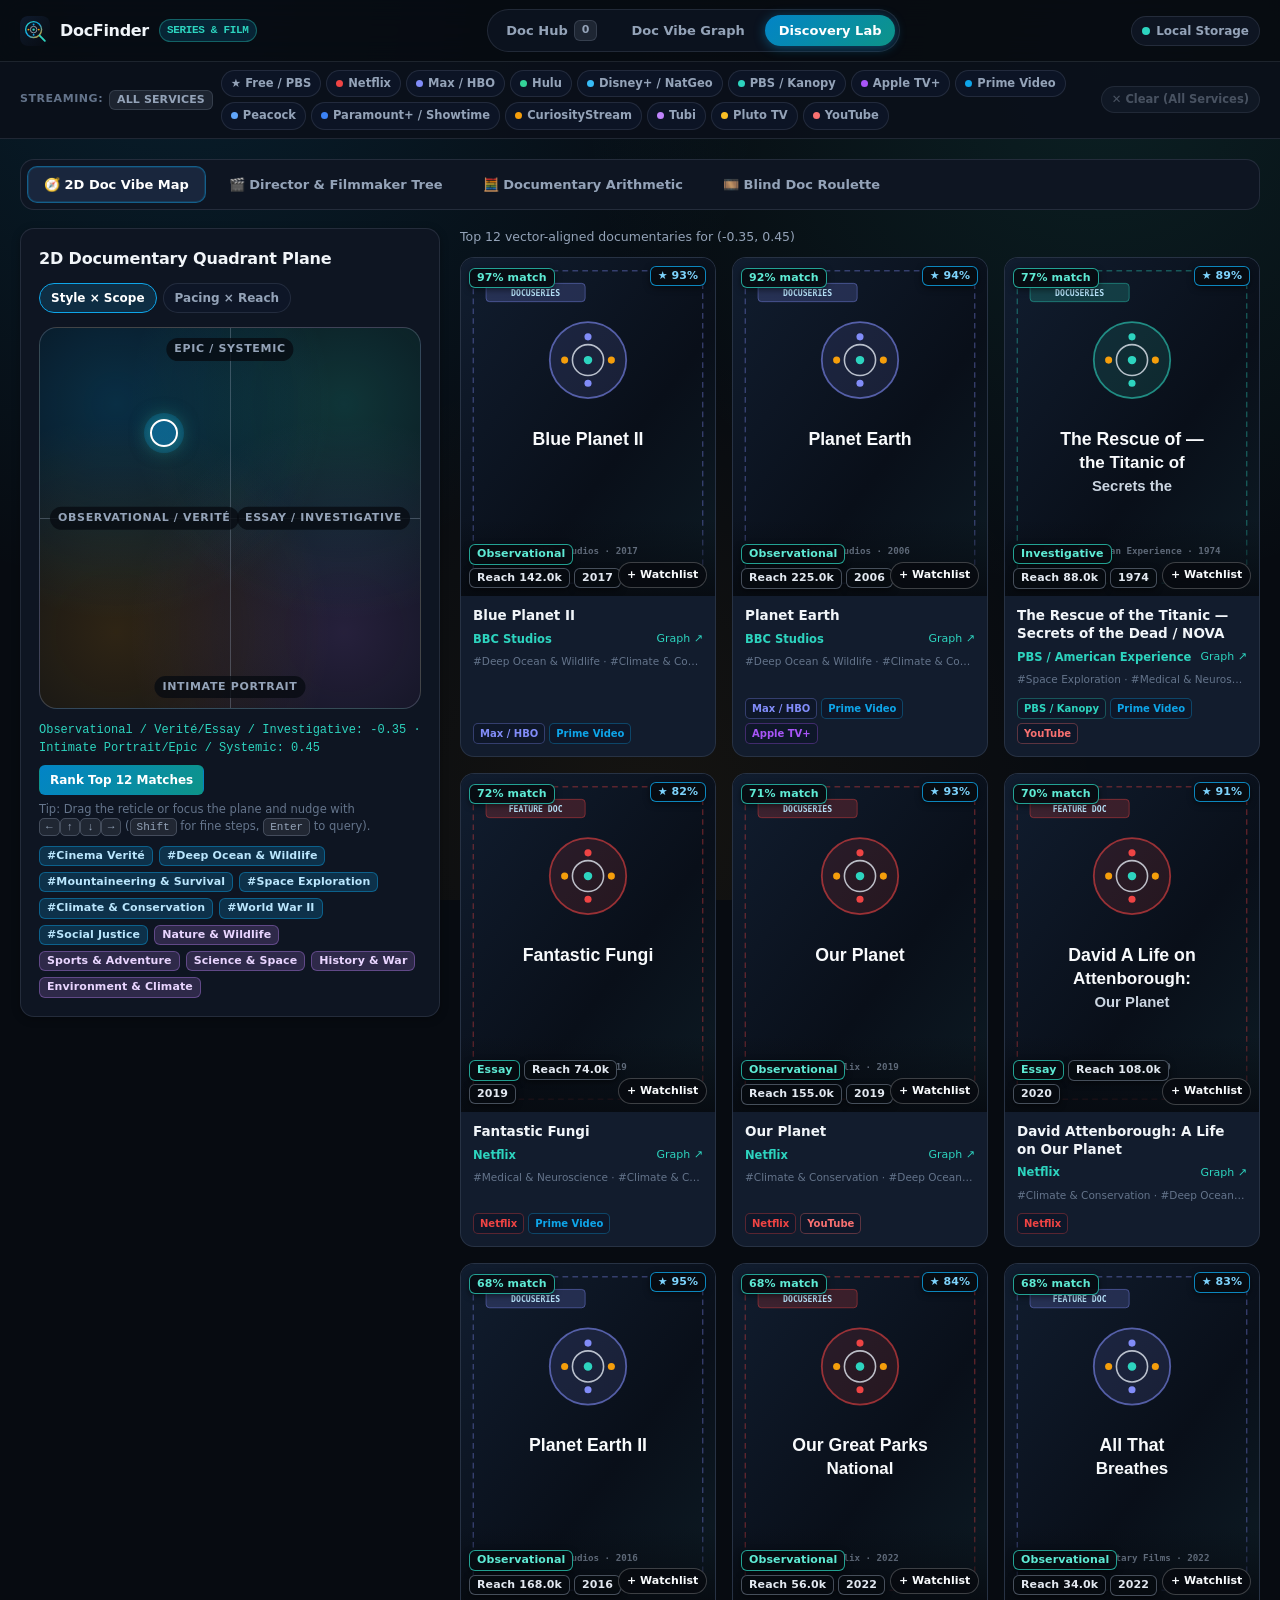
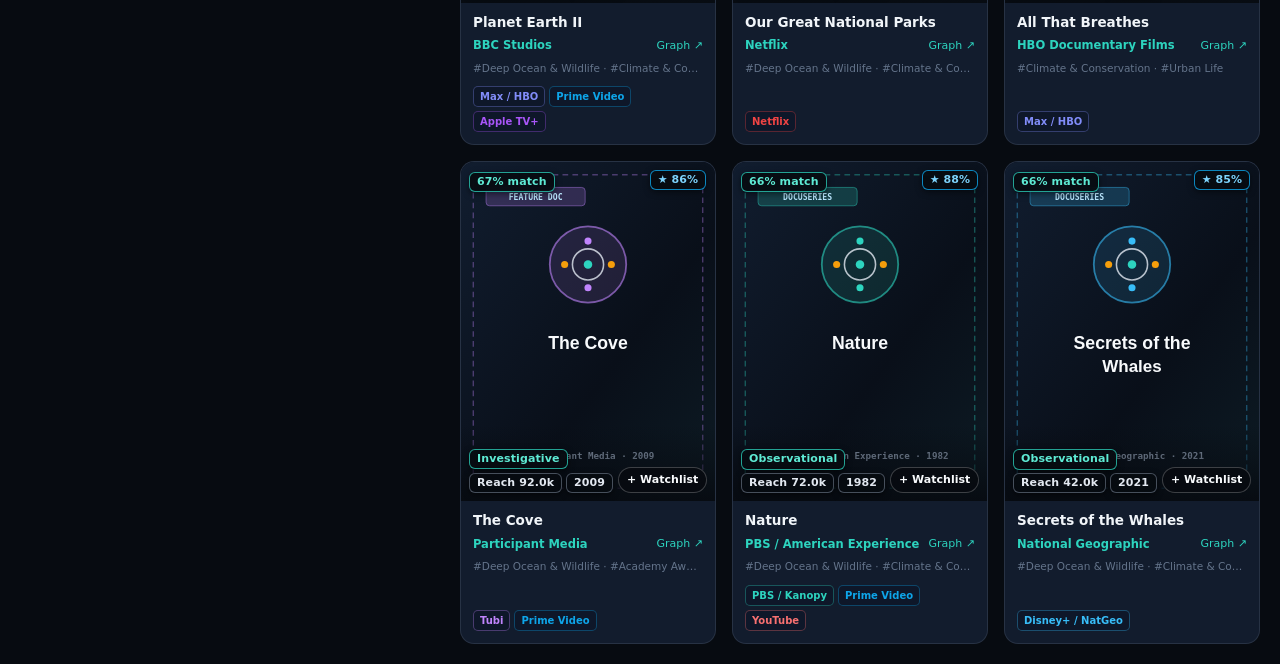
==== eclectic-lab.html @ 2a20747e "Initial commit: DocFinder Web Suite (documentary series & movies)" ====
<!DOCTYPE html>
<html lang="en">
<head>
  <meta charset="UTF-8">
  <meta name="viewport" content="width=device-width, initial-scale=1.0">
  <meta http-equiv="Content-Security-Policy" content="default-src 'self'; script-src 'self' 'unsafe-inline' 'wasm-unsafe-eval' https://cdn.jsdelivr.net; style-src 'self' 'unsafe-inline'; img-src 'self' https: data: blob:; connect-src 'self' https:; frame-src https://www.youtube-nocookie.com https://www.youtube.com; worker-src 'self' blob:; object-src 'none'; base-uri 'self'; form-action 'self';">
  <meta name="referrer" content="no-referrer-when-downgrade">
  <title>DocFinder — Documentary Discovery Lab</title>
  <meta name="description" content="Experimental documentary discovery tools: 2D Doc Vibe Map, Director & Filmmaker Tree, Documentary Attribute Arithmetic, and Blind Documentary Roulette.">
  <meta name="theme-color" content="#070b11">
  <meta name="mobile-web-app-capable" content="yes">
  <meta name="apple-mobile-web-app-status-bar-style" content="black-translucent">
  <meta name="apple-mobile-web-app-title" content="DocFinder">
  <link rel="icon" href="./icon.svg" type="image/svg+xml">
  <link rel="apple-touch-icon" href="./icon.svg">
  <link rel="manifest" href="./manifest.webmanifest">
  <link rel="stylesheet" href="./styles.css">
</head>
<body>
  <div id="af-nav-host"></div>

  <main class="container">
    <div class="tabs-bar" role="tablist" aria-label="Discovery Lab Modules">
      <button type="button" class="tab-btn active" role="tab" aria-selected="true" data-tab="vibe-map">🧭 2D Doc Vibe Map</button>
      <button type="button" class="tab-btn" role="tab" aria-selected="false" data-tab="auteur">🎬 Director &amp; Filmmaker Tree</button>
      <button type="button" class="tab-btn" role="tab" aria-selected="false" data-tab="arithmetic">🧮 Documentary Arithmetic</button>
      <button type="button" class="tab-btn" role="tab" aria-selected="false" data-tab="roulette">🎞️ Blind Doc Roulette</button>
    </div>

    <!-- MODULE 1: 2D DOC VIBE MAP -->
    <section id="lab-vibe-map" class="tab-panel" role="tabpanel">
      <div class="vibe-map-layout">
        <div class="panel">
          <div class="panel-header">
            <h2 class="panel-title">2D Documentary Quadrant Plane</h2>
            <div class="pills-row">
              <button type="button" class="pill active axis-btn" data-axis="style-scope">Style × Scope</button>
              <button type="button" class="pill axis-btn" data-axis="pacing-reach">Pacing × Reach</button>
            </div>
          </div>

          <div id="quadrantPlane" class="quadrant-plane" tabindex="0" role="application" aria-label="2D Documentary Vibe Map Quadrant Plane. Use arrow keys to nudge coordinates, Shift plus arrows for fine adjustments, and Enter to search.">
            <div class="quadrant-axis-x"></div>
            <div class="quadrant-axis-y"></div>
            <span class="quadrant-label top" id="qLblTop">Epic / Systemic</span>
            <span class="quadrant-label bottom" id="qLblBottom">Intimate Portrait</span>
            <span class="quadrant-label left" id="qLblLeft">Observational / Verité</span>
            <span class="quadrant-label right" id="qLblRight">Essay / Investigative</span>
            <div id="quadrantReticle" class="quadrant-reticle" style="left:50%;top:50%;"></div>
          </div>

          <div style="display:flex;justify-content:space-between;align-items:center;margin-top:12px;gap:8px;flex-wrap:wrap;">
            <div id="vibeCoordsReadout" aria-live="polite" style="font-family:var(--font-mono);font-size:12px;color:var(--cyan);">x: 0.00 · y: 0.00</div>
            <button type="button" class="btn btn-primary btn-sm" id="searchQuadrantBtn">Rank Top 12 Matches</button>
          </div>
          <div style="font-size:11.5px;color:var(--text-dim);margin-top:6px;">
            Tip: Drag the reticle or focus the plane and nudge with <span class="kbd">←</span><span class="kbd">↑</span><span class="kbd">↓</span><span class="kbd">→</span> (<span class="kbd">Shift</span> for fine steps, <span class="kbd">Enter</span> to query).
          </div>
          <div id="quadrantSignals" class="pills-row" style="margin-top:10px;"></div>
        </div>

        <div>
          <div id="vibeMapMeta" style="font-size:12.5px;color:var(--text-muted);margin-bottom:10px;">Move the reticle to rank up to 12 documentary series and films by vector alignment.</div>
          <div id="vibeMapGrid" class="anime-grid"></div>
        </div>
      </div>
    </section>

    <!-- MODULE 2: DIRECTOR & FILMMAKER TREE -->
    <section id="lab-auteur" class="tab-panel" role="tabpanel" hidden>
      <div class="panel" style="margin-bottom:16px;">
        <div class="panel-header">
          <div>
            <h2 class="panel-title">Director, Narrator &amp; Filmmaker Tree</h2>
            <div style="font-size:12px;color:var(--text-muted);">Explore landmark documentary directors, naturalists, and producers across 5 craft buckets.</div>
          </div>
        </div>
        <div style="display:flex;gap:8px;margin-bottom:12px;flex-wrap:wrap;position:relative;">
          <div style="position:relative;flex:1;min-width:220px;">
            <input id="staffSearchInput" type="search" class="input input-full" placeholder="Search any documentarian (e.g. Ken Burns, Werner Herzog, David Attenborough)..." autocomplete="off">
            <div id="staffDropdown" class="search-dropdown" role="listbox"></div>
          </div>
          <button type="button" class="btn btn-primary btn-sm" id="searchStaffBtn">Inspect Filmmaker</button>
        </div>
        <div class="pills-row" id="curatedAuteursBar"></div>
      </div>

      <div id="auteurHeader" class="panel" hidden style="margin-bottom:14px;"></div>
      <div id="auteurBucketsBar" class="pills-row sticky-subbar" style="margin-bottom:14px;"></div>
      <div id="auteurGrid" class="anime-grid"></div>
    </section>

    <!-- MODULE 3: DOCUMENTARY ATTRIBUTE ARITHMETIC -->
    <section id="lab-arithmetic" class="tab-panel" role="tabpanel" hidden>
      <div class="panel" style="margin-bottom:16px;">
        <div class="panel-header">
          <div>
            <h2 class="panel-title">Documentary Attribute Arithmetic (Signed Equations)</h2>
            <div style="font-size:12px;color:var(--text-muted);">
              Combine documentaries, subjects, and tags with <strong>+</strong> / <strong>−</strong> polarity. Click any term's sign to flip it.
            </div>
          </div>
          <div class="meta-row">
            <label style="display:inline-flex;align-items:center;gap:5px;font-size:12px;color:var(--text-muted);cursor:pointer;">
              <input type="checkbox" id="arithEntryPointsOnly" checked> Standalone Only
            </label>
            <button type="button" class="btn btn-sm" id="resetDefaultEqBtn">Preset: Free Solo + Apollo 11 − Crime</button>
            <button type="button" class="btn btn-primary btn-sm" id="solveEquationBtn">= Solve Equation</button>
          </div>
        </div>

        <div id="equationBar" class="equation-bar" aria-label="Active documentary equation"></div>

        <div class="grid-3" style="margin-top:14px;">
          <div style="position:relative;">
            <label for="eqAddAnime" style="font-size:11.5px;color:var(--text-muted);display:block;margin-bottom:4px;">+ Add Documentary Term</label>
            <input id="eqAddAnime" type="search" class="input input-full" placeholder="Search documentary (e.g. Planet Earth, Hoop Dreams)..." autocomplete="off">
            <div id="eqAnimeDropdown" class="search-dropdown"></div>
          </div>
          <div>
            <label for="eqAddGenre" style="font-size:11.5px;color:var(--text-muted);display:block;margin-bottom:4px;">+ / − Add Subject Term</label>
            <div style="display:flex;gap:6px;">
              <select id="eqAddGenre" class="select" style="flex:1;"></select>
              <button type="button" class="btn btn-emerald btn-sm" id="eqAddGenrePlus">+</button>
              <button type="button" class="btn btn-danger btn-sm" id="eqAddGenreMinus">−</button>
            </div>
          </div>
          <div>
            <label for="eqAddTag" style="font-size:11.5px;color:var(--text-muted);display:block;margin-bottom:4px;">+ / − Add Documentary Tag</label>
            <div style="display:flex;gap:6px;">
              <input id="eqAddTag" list="eqTagDatalist" class="input input-full" placeholder="e.g. Archival Footage, Space Exploration...">
              <datalist id="eqTagDatalist"></datalist>
              <button type="button" class="btn btn-emerald btn-sm" id="eqAddTagPlus">+</button>
              <button type="button" class="btn btn-danger btn-sm" id="eqAddTagMinus">−</button>
            </div>
          </div>
        </div>
      </div>

      <div id="synthesizedDna" class="sticky-subbar" style="margin-bottom:14px;font-size:12px;color:var(--text-muted);" hidden></div>
      <div id="arithmeticGrid" class="anime-grid"></div>
    </section>

    <!-- MODULE 4: BLIND DOCUMENTARY ROULETTE -->
    <section id="lab-roulette" class="tab-panel" role="tabpanel" hidden>
      <div class="panel" style="margin-bottom:18px;">
        <div class="panel-header" style="margin-bottom:0;">
          <div>
            <h2 class="panel-title">Blind Documentary Roulette</h2>
            <div style="font-size:12px;color:var(--text-muted);">Title tokens are stripped into <code>[REDACTED]</code> and poster art is sealed until reveal — judge each documentary purely on its real-world premise.</div>
          </div>
          <div class="meta-row">
            <select id="roulettePopSelect" class="select" aria-label="Reach ceiling">
              <option value="65000">Festival Hidden Gems (&lt;65k)</option>
              <option value="120000" selected>Under-Seen Docs (&lt;120k)</option>
              <option value="0">All Documentaries</option>
            </select>
            <select id="rouletteGenreSelect" class="select" aria-label="Optional subject filter">
              <option value="">Any Subject</option>
            </select>
            <button type="button" class="btn btn-primary btn-sm" id="rollRouletteBtn">🎲 Draw Mystery Doc</button>
          </div>
        </div>
      </div>

      <div id="rouletteStage"></div>
    </section>
  </main>

  <script src="./catalog-data.js"></script>
  <script src="./imdb-catalog.js"></script>
  <script src="./streaming-links.js"></script>
  <script src="./shared-core.js"></script>
  <script>
    (function () {
      'use strict';
      const AF = window.DocFinderCore;
      AF.mountNav('lab');

      let activeTab = 'vibe-map';
      let taxonomy = null;
      const loadedTabs = new Set();

      function switchTab(tabName) {
        activeTab = tabName;
        document.querySelectorAll('.tabs-bar .tab-btn').forEach(btn => {
          const isAct = btn.dataset.tab === tabName;
          btn.classList.toggle('active', isAct);
          btn.setAttribute('aria-selected', String(isAct));
        });
        document.querySelectorAll('.tab-panel').forEach(sec => { sec.hidden = sec.id !== `lab-${tabName}`; });
        const url = new URL(window.location.href);
        url.searchParams.set('tab', tabName);
        history.replaceState(null, '', url.toString());

        if (!loadedTabs.has(tabName)) {
          loadedTabs.add(tabName);
          if (tabName === 'vibe-map') runQuadrantQuery();
          if (tabName === 'auteur') loadAuteur('Ken Burns');
          if (tabName === 'arithmetic') initArithmetic();
          if (tabName === 'roulette') rollRoulette();
        }
      }

      document.querySelectorAll('.tabs-bar .tab-btn').forEach(btn => btn.addEventListener('click', () => switchTab(btn.dataset.tab)));

      function renderLabCard(media, badgeHtml = '') {
        const wl = AF.getState().watchlist[media.id];
        const title = AF.getDisplayTitle(media);
        const leadStudio = media.studios?.nodes?.[0]?.name || '';
        const subTags = AF.getTopSubgenreTags(media, 2);
        const styleLbl = AF.classifyDub(media);
        const platforms = AF.detectPlatforms(media);
        return `
          <article class="anime-card" tabindex="0" data-id="${media.id}">
            <div class="anime-card-cover-wrap">
              <img class="anime-card-cover" src="${AF.escapeHtml(AF.getCover(media))}" alt="${AF.escapeHtml(title)}" loading="lazy">
              <div class="anime-card-overlay-top">
                <div>${badgeHtml} ${wl ? `<span class="badge badge-emerald">${AF.escapeHtml(wl.status)}</span>` : ''}</div>
                ${media.averageScore ? `<span class="badge badge-accent">★ ${media.averageScore}%</span>` : ''}
              </div>
              <div class="anime-card-overlay-bottom">
                <span class="badge badge-cyan">${AF.escapeHtml(styleLbl)}</span>
                <span class="badge badge-muted">Reach ${AF.formatCompactNumber(media.popularity)}</span>
                ${media.seasonYear ? `<span class="badge badge-muted">${media.seasonYear}</span>` : ''}
              </div>
              <button type="button" class="quick-wl-btn ${wl ? 'saved' : ''}" data-quick-wl="${media.id}" title="${wl ? 'Saved in Watchlist' : 'Quick-add to Watchlist'}">${wl ? '✓ Saved' : '+ Watchlist'}</button>
            </div>
            <div class="anime-card-body">
              <h3 class="anime-card-title">${AF.escapeHtml(title)}</h3>
              <div class="anime-card-meta">
                ${leadStudio
                  ? `<a href="./index.html?tab=archives&amp;studio=${encodeURIComponent(leadStudio)}" onclick="event.stopPropagation();" style="color:var(--cyan);font-weight:600;overflow:hidden;text-overflow:ellipsis;white-space:nowrap;">${AF.escapeHtml(leadStudio)}</a>`
                  : `<span>${AF.escapeHtml((media.genres || []).slice(0, 2).join(', ') || 'Documentary')}</span>`}
                <a href="./vibe-graph.html?seed=${media.id}" onclick="event.stopPropagation();" style="font-size:11px;flex-shrink:0;">Graph ↗</a>
              </div>
              ${subTags.length ? `<div style="font-size:10.5px;color:var(--text-dim);white-space:nowrap;overflow:hidden;text-overflow:ellipsis;">${subTags.map(t => '#' + AF.escapeHtml(t)).join(' · ')}</div>` : ''}
              ${platforms.length ? `
                <div class="anime-card-platforms">
                  ${platforms.slice(0, 3).map(p => `<span class="platform-tag" style="color:${p.color};border-color:${p.color}55;">${AF.escapeHtml(p.name)}</span>`).join('')}
                  ${platforms.length > 3 ? `<span class="platform-tag">+${platforms.length - 3}</span>` : ''}
                </div>
              ` : ''}
            </div>
          </article>
        `;
      }

      function wireCards(container, list) {
        const byId = new Map(list.map(m => [m.id, m]));
        container.querySelectorAll('.anime-card').forEach(card => {
          const open = () => AF.openDetailModal(byId.get(Number(card.dataset.id)) || Number(card.dataset.id));
          card.addEventListener('click', (ev) => { if (!ev.target.closest('a,button')) open(); });
          card.addEventListener('keydown', (ev) => { if (ev.key === 'Enter' || ev.key === ' ') { ev.preventDefault(); open(); } });
        });
        container.querySelectorAll('[data-quick-wl]').forEach(btn => {
          btn.addEventListener('click', (ev) => {
            ev.stopPropagation();
            const id = Number(btn.dataset.quickWl), item = byId.get(id);
            if (AF.getState().watchlist[id]) AF.openDetailModal(item || id);
            else if (item) {
              AF.upsertWatchlistItem(item, { status: 'Watchlist' });
              btn.classList.add('saved'); btn.textContent = '✓ Saved';
              AF.toast(`Added "${AF.getDisplayTitle(item)}" to Watchlist!`, 'success', 2000);
            }
          });
        });
        AF.hydrateCardPosters(container, byId);
      }

      // MODULE 1: 2D DOC VIBE MAP
      const AXIS_DEFS = {
        'style-scope': {
          left: 'Observational / Verité', right: 'Essay / Investigative', bottom: 'Intimate Portrait', top: 'Epic / Systemic',
          mapCoords(x, y) {
            const tags = [], genres = [], avoidTags = [], avoidGenres = [];
            if (x <= -0.2) { tags.push('Cinema Verité', 'Deep Ocean & Wildlife', 'Mountaineering & Survival'); genres.push('Nature & Wildlife', 'Sports & Adventure'); }
            if (x >= 0.2) { tags.push('Investigative Journalism', 'Political Exposé', 'Corporate Whistleblower', 'Archival Footage'); genres.push('Society & Politics', 'Investigative & Crime'); }
            if (y <= -0.2) { tags.push('Biographical Portrait', 'Culinary & Travel', 'Music History'); genres.push('Biography & Portrait', 'Food & Culture', 'Music & Arts'); }
            if (y >= 0.2) { tags.push('Space Exploration', 'Climate & Conservation', 'World War II', 'Social Justice'); genres.push('Science & Space', 'History & War', 'Environment & Climate'); }
            if (!tags.length && !genres.length) { tags.push('Archival Footage', 'Cinema Verité'); genres.push('Society & Politics'); }
            return { tags, genres, avoidTags, avoidGenres, maxPopularity: null, minPopularity: null };
          }
        },
        'pacing-reach': {
          left: 'Meditative / Slow-Burn', right: 'High-Stakes / Kinetic', bottom: 'Acclaimed Classic', top: 'Festival Hidden Gem',
          mapCoords(x, y) {
            const tags = [], genres = [], avoidTags = [], avoidGenres = [];
            if (x <= -0.2) { tags.push('Cinema Verité', 'Art & Architecture', 'Culinary & Travel', 'Deep Ocean & Wildlife'); genres.push('Nature & Wildlife', 'Food & Culture', 'Music & Arts'); }
            if (x >= 0.2) { tags.push('Mountaineering & Survival', 'Extreme Sports', 'Corporate Whistleblower', 'Investigative Journalism'); genres.push('Sports & Adventure', 'Investigative & Crime'); }
            if (!tags.length) { tags.push('Archival Footage', 'Biographical Portrait'); genres.push('History & War'); }
            let maxPopularity = null, minPopularity = null;
            if (y >= 0.35) maxPopularity = y >= 0.7 ? 55000 : 88000;
            else if (y <= -0.35) minPopularity = y <= -0.7 ? 120000 : 85000;
            return { tags, genres, avoidTags, avoidGenres, maxPopularity, minPopularity };
          }
        }
      };

      let axisMode = 'style-scope', reticleX = -0.35, reticleY = 0.45, quadrantDebounce = null;

      function updateReticleUI() {
        const def = AXIS_DEFS[axisMode];
        document.getElementById('qLblLeft').textContent = def.left;
        document.getElementById('qLblRight').textContent = def.right;
        document.getElementById('qLblTop').textContent = def.top;
        document.getElementById('qLblBottom').textContent = def.bottom;
        const ret = document.getElementById('quadrantReticle');
        ret.style.left = (((reticleX + 1) / 2) * 100) + '%';
        ret.style.top = (((1 - reticleY) / 2) * 100) + '%';
        document.getElementById('vibeCoordsReadout').textContent = `${def.left}/${def.right}: ${reticleX.toFixed(2)}  ·  ${def.bottom}/${def.top}: ${reticleY.toFixed(2)}`;
        const mapped = def.mapCoords(reticleX, reticleY);
        document.getElementById('quadrantSignals').innerHTML = [
          ...mapped.tags.map(t => `<span class="badge badge-accent">#${AF.escapeHtml(t)}</span>`),
          ...mapped.genres.map(g => `<span class="badge badge-purple">${AF.escapeHtml(g)}</span>`),
          mapped.maxPopularity ? `<span class="badge badge-amber">Reach &lt; ${AF.formatCompactNumber(mapped.maxPopularity)}</span>` : '',
          mapped.minPopularity ? `<span class="badge badge-cyan">Reach &gt; ${AF.formatCompactNumber(mapped.minPopularity)}</span>` : ''
        ].join('');
      }

      async function runQuadrantQuery() {
        const mapped = AXIS_DEFS[axisMode].mapCoords(reticleX, reticleY);
        const grid = document.getElementById('vibeMapGrid'), meta = document.getElementById('vibeMapMeta');
        let pool = AF.CANONICAL_DOC_LIST.filter(m => AF.matchesStreamingFilter(m));
        if (!pool.length) {
          const sf = AF.getStreamingFilterSummary();
          meta.textContent = `0 documentaries matched (${sf})`;
          grid.innerHTML = `<div class="empty-state" style="grid-column:1/-1;">No documentaries available on <strong>${AF.escapeHtml(sf)}</strong>. Click <strong>Clear (All Services)</strong> above.</div>`;
          return;
        }
        if (mapped.maxPopularity) { const sub = pool.filter(m => (m.popularity || 0) <= mapped.maxPopularity); if (sub.length >= 4) pool = sub; }
        if (mapped.minPopularity) { const sub = pool.filter(m => (m.popularity || 0) >= mapped.minPopularity); if (sub.length >= 4) pool = sub; }

        const targetTags = new Set(mapped.tags.map(t => t.toLowerCase()));
        const targetGenres = new Set(mapped.genres.map(g => g.toLowerCase()));
        const rawScored = pool.map(m => {
          let align = 0, hits = 0;
          for (const t of (m.tags || [])) if (targetTags.has(t.name.toLowerCase())) { align += (t.rank || 60) * 1.3; hits++; }
          for (const g of (m.genres || [])) if (targetGenres.has(g.toLowerCase())) { align += 48; hits++; }
          if (hits >= 2) align *= (1 + Math.min(4, hits) * 0.16);
          align += (m.averageScore || 80) * 0.28;
          return { media: m, align };
        }).sort((a, b) => b.align - a.align).slice(0, 12);

        const topAlign = rawScored[0]?.align || 1, minAlign = rawScored[rawScored.length - 1]?.align || 0;
        const span = Math.max(25, topAlign - minAlign);
        const scored = rawScored.map((s, idx) => ({ ...s, pct: Math.min(98, Math.max(64, Math.round(70 + ((s.align - minAlign) / span) * 27 - idx * 0.4))) }));
        meta.textContent = `Top ${scored.length} vector-aligned documentaries for (${reticleX.toFixed(2)}, ${reticleY.toFixed(2)})`;
        grid.innerHTML = scored.map(s => renderLabCard(s.media, `<span class="badge badge-cyan">${s.pct}% match</span>`)).join('');
        wireCards(grid, scored.map(s => s.media));
      }

      const plane = document.getElementById('quadrantPlane');
      let draggingPlane = false;
      function setReticleFromPointer(ev) {
        const rect = plane.getBoundingClientRect();
        reticleX = Math.max(-1, Math.min(1, ((ev.clientX - rect.left) / rect.width) * 2 - 1));
        reticleY = Math.max(-1, Math.min(1, 1 - ((ev.clientY - rect.top) / rect.height) * 2));
        updateReticleUI();
      }
      plane.addEventListener('pointerdown', (ev) => { draggingPlane = true; plane.setPointerCapture(ev.pointerId); setReticleFromPointer(ev); });
      plane.addEventListener('pointermove', (ev) => { if (draggingPlane) setReticleFromPointer(ev); });
      plane.addEventListener('pointerup', () => { if (!draggingPlane) return; draggingPlane = false; runQuadrantQuery(); });
      plane.addEventListener('keydown', (ev) => {
        const step = ev.shiftKey ? 0.05 : 0.15;
        let changed = false;
        if (ev.key === 'ArrowLeft') { reticleX = Math.max(-1, reticleX - step); changed = true; }
        else if (ev.key === 'ArrowRight') { reticleX = Math.min(1, reticleX + step); changed = true; }
        else if (ev.key === 'ArrowUp') { reticleY = Math.min(1, reticleY + step); changed = true; }
        else if (ev.key === 'ArrowDown') { reticleY = Math.max(-1, reticleY - step); changed = true; }
        else if (ev.key === 'Enter' || ev.key === ' ') { ev.preventDefault(); runQuadrantQuery(); return; }
        if (changed) { ev.preventDefault(); updateReticleUI(); if (quadrantDebounce) clearTimeout(quadrantDebounce); quadrantDebounce = setTimeout(runQuadrantQuery, 350); }
      });
      document.querySelectorAll('.axis-btn').forEach(btn => btn.addEventListener('click', () => {
        axisMode = btn.dataset.axis;
        document.querySelectorAll('.axis-btn').forEach(b => b.classList.toggle('active', b === btn));
        updateReticleUI(); runQuadrantQuery();
      }));
      document.getElementById('searchQuadrantBtn').addEventListener('click', runQuadrantQuery);
      updateReticleUI();

      // MODULE 2: DIRECTOR & FILMMAKER TREE
      const CURATED_AUTEURS = [
        'Ken Burns', 'Werner Herzog', 'Errol Morris', 'Alex Gibney', 'David Attenborough',
        'Asif Kapadia', 'Ava DuVernay', 'Laura Poitras', 'Frederick Wiseman', 'Morgan Neville'
      ];
      const CRAFT_BUCKETS = ['All Credits', 'Director', 'Narrator / Host', 'Producer', 'Writer / Composer', 'Other'];
      let currentAuteurCredits = [], activeBucket = 'All Credits';

      function classifyCraftRole(roleStr) {
        const r = String(roleStr || '').toLowerCase();
        if (/(narrator|host|subject)/.test(r)) return 'Narrator / Host';
        if (/(producer|creator)/.test(r)) return 'Producer';
        if (/(writer|author|composer|consultant)/.test(r)) return 'Writer / Composer';
        if (/(director)/.test(r)) return 'Director';
        return 'Other';
      }

      document.getElementById('curatedAuteursBar').innerHTML = CURATED_AUTEURS.map(name => `<button type="button" class="pill auteur-chip" data-name="${AF.escapeHtml(name)}">${AF.escapeHtml(name)}</button>`).join('');
      document.querySelectorAll('.auteur-chip').forEach(btn => btn.addEventListener('click', () => { document.getElementById('staffSearchInput').value = btn.dataset.name; loadAuteur(btn.dataset.name); }));

      const staffInp = document.getElementById('staffSearchInput'), staffDrop = document.getElementById('staffDropdown');
      let staffTimer = null;
      staffInp.addEventListener('input', () => {
        const q = staffInp.value.trim();
        if (staffTimer) clearTimeout(staffTimer);
        if (q.length < 2) { staffDrop.classList.remove('open'); return; }
        staffTimer = setTimeout(async () => {
          const data = await AF.anilistQuery('query { staff(search: $search) }', { search: q });
          const list = data?.Page?.staff || [];
          if (!list.length) { staffDrop.classList.remove('open'); return; }
          staffDrop.innerHTML = list.map(st => `
            <div class="search-item" data-name="${AF.escapeHtml(st.name.full)}">
              <div><div style="font-weight:700;font-size:13px;">${AF.escapeHtml(st.name.full)}</div><div style="font-size:11px;color:var(--text-muted);">${AF.escapeHtml((st.primaryOccupations || []).join(' · '))}</div></div>
            </div>
          `).join('');
          staffDrop.classList.add('open');
          staffDrop.querySelectorAll('.search-item').forEach(row => row.addEventListener('click', () => {
            staffInp.value = row.dataset.name; staffDrop.classList.remove('open'); loadAuteur(row.dataset.name);
          }));
        }, 220);
      });
      document.addEventListener('click', (ev) => { if (!ev.target.closest('#staffSearchInput') && !ev.target.closest('#staffDropdown')) staffDrop.classList.remove('open'); });
      document.getElementById('searchStaffBtn').addEventListener('click', () => { staffDrop.classList.remove('open'); const q = staffInp.value.trim(); if (q) loadAuteur(q); });
      staffInp.addEventListener('keydown', (ev) => { if (ev.key === 'Enter') { staffDrop.classList.remove('open'); const q = ev.target.value.trim(); if (q) loadAuteur(q); } });

      async function loadAuteur(name) {
        const header = document.getElementById('auteurHeader'), bucketsBar = document.getElementById('auteurBucketsBar'), grid = document.getElementById('auteurGrid');
        header.hidden = true; bucketsBar.innerHTML = '';
        const data = await AF.anilistQuery('query { staff(search: $search) }', { search: name });
        const staff = data?.Page?.staff?.[0];
        if (!staff) { grid.innerHTML = `<div class="empty-state" style="grid-column:1/-1;">Filmmaker "${AF.escapeHtml(name)}" not found. Try picking one of the curated documentarians above.</div>`; return; }

        const creditMap = new Map();
        for (const e of [...(staff.p1?.edges || []), ...(staff.p2?.edges || [])]) {
          const m = e?.node; if (!m) continue;
          const role = e.staffRole || 'Director', bucket = classifyCraftRole(role);
          if (!creditMap.has(m.id)) creditMap.set(m.id, { media: m, roles: [role], buckets: new Set([bucket]), rolesByBucket: { [bucket]: [role] } });
          else {
            const rec = creditMap.get(m.id);
            if (!rec.roles.includes(role)) rec.roles.push(role);
            rec.buckets.add(bucket);
            if (!rec.rolesByBucket[bucket]) rec.rolesByBucket[bucket] = [];
            if (!rec.rolesByBucket[bucket].includes(role)) rec.rolesByBucket[bucket].push(role);
          }
        }
        currentAuteurCredits = Array.from(creditMap.values());
        activeBucket = 'All Credits';
        header.hidden = false;
        header.innerHTML = `
          <div style="display:flex;gap:14px;align-items:center;flex-wrap:wrap;">
            ${staff.image?.large ? `<img src="${AF.escapeHtml(staff.image.large)}" alt="${AF.escapeHtml(staff.name.full)}" style="width:68px;height:68px;object-fit:cover;border-radius:50%;border:2px solid var(--accent);">` : ''}
            <div style="flex:1;min-width:220px;">
              <h3 style="margin:0;font-size:17px;">${AF.escapeHtml(staff.name.full)}</h3>
              <div style="font-size:12px;color:var(--cyan);margin-top:2px;">${AF.escapeHtml((staff.primaryOccupations || []).join(' · '))}</div>
              <p style="margin:6px 0 0;font-size:12.5px;color:var(--text-muted);">${AF.escapeHtml(AF.stripHtml(staff.description))}</p>
            </div>
            <span class="badge badge-accent">${currentAuteurCredits.length} Indexed Documentaries</span>
          </div>
        `;
        renderAuteurCredits();
      }

      function renderAuteurCredits() {
        const bucketsBar = document.getElementById('auteurBucketsBar'), grid = document.getElementById('auteurGrid');
        const streamFiltered = currentAuteurCredits.filter(c => AF.matchesStreamingFilter(c.media));
        const counts = {}; CRAFT_BUCKETS.forEach(b => { counts[b] = 0; });
        counts['All Credits'] = streamFiltered.length;
        streamFiltered.forEach(c => c.buckets.forEach(b => { counts[b] = (counts[b] || 0) + 1; }));

        bucketsBar.innerHTML = CRAFT_BUCKETS.map(b => `<button type="button" class="pill ${activeBucket === b ? 'active' : ''}" data-bucket="${AF.escapeHtml(b)}">${AF.escapeHtml(b)} <span class="badge badge-muted">${counts[b] || 0}</span></button>`).join('');
        bucketsBar.querySelectorAll('.pill').forEach(btn => btn.addEventListener('click', () => { activeBucket = btn.dataset.bucket; renderAuteurCredits(); }));

        const filtered = activeBucket === 'All Credits' ? streamFiltered : streamFiltered.filter(c => c.buckets.has(activeBucket));
        const pickRole = (c) => (activeBucket !== 'All Credits' && c.rolesByBucket?.[activeBucket]?.length) ? c.rolesByBucket[activeBucket][0] : c.roles[0];
        grid.innerHTML = filtered.length
          ? filtered.map(c => renderLabCard(c.media, `<span class="badge badge-purple">${AF.escapeHtml(pickRole(c))}</span>`)).join('')
          : `<div class="empty-state" style="grid-column:1/-1;">No documentaries in the "${AF.escapeHtml(activeBucket)}" bucket.</div>`;
        wireCards(grid, filtered.map(c => c.media));
      }

      // MODULE 3: DOCUMENTARY ATTRIBUTE ARITHMETIC
      let eqTerms = [], arithmeticInitialized = false;

      async function ensureTaxonomyLoaded() {
        if (taxonomy) return taxonomy;
        taxonomy = await AF.getTaxonomy();
        document.getElementById('eqAddGenre').innerHTML = taxonomy.genres.map(g => `<option value="${AF.escapeHtml(g)}">${AF.escapeHtml(g)}</option>`).join('');
        document.getElementById('rouletteGenreSelect').innerHTML = `<option value="">Any Subject</option>` + taxonomy.genres.map(g => `<option value="${AF.escapeHtml(g)}">${AF.escapeHtml(g)}</option>`).join('');
        document.getElementById('eqTagDatalist').innerHTML = taxonomy.tags.map(t => `<option value="${AF.escapeHtml(t.name)}"></option>`).join('');
        return taxonomy;
      }

      function renderEquationBar() {
        const bar = document.getElementById('equationBar');
        if (!eqTerms.length) { bar.innerHTML = `<span style="color:var(--text-dim);font-size:13px;">Add documentaries, subjects, or tags below to build a signed equation...</span>`; return; }
        bar.innerHTML = eqTerms.map((t, idx) => `
          <div class="eq-term ${t.sign > 0 ? 'plus' : 'minus'}">
            <button type="button" class="eq-sign-btn" data-idx="${idx}" title="Click to flip + / − polarity">${t.sign > 0 ? '+' : '−'}</button>
            <span>${AF.escapeHtml(t.label)}</span>
            <span style="font-size:10px;opacity:0.75;text-transform:uppercase;">${t.type === 'anime' ? 'doc' : t.type}</span>
            <button type="button" class="eq-remove-btn" data-idx="${idx}" aria-label="Remove ${AF.escapeHtml(t.label)}">✕</button>
          </div>
        `).join('');
        bar.querySelectorAll('.eq-sign-btn').forEach(btn => btn.addEventListener('click', () => { eqTerms[Number(btn.dataset.idx)].sign *= -1; renderEquationBar(); solveEquation(); }));
        bar.querySelectorAll('.eq-remove-btn').forEach(btn => btn.addEventListener('click', () => { eqTerms.splice(Number(btn.dataset.idx), 1); renderEquationBar(); solveEquation(); }));
      }

      function synthesizeDna() {
        const posTags = new Map(), negTags = new Set(), posGenres = new Map(), negGenres = new Set(), seedIds = new Set();
        for (const term of eqTerms) {
          if (term.type === 'anime' && term.anime) {
            seedIds.add(term.anime.id);
            for (const g of (term.anime.genres || [])) { if (term.sign > 0) posGenres.set(g, (posGenres.get(g) || 0) + 1); else negGenres.add(g); }
            for (const t of (term.anime.tags || []).slice(0, 8)) { if (term.sign > 0) posTags.set(t.name, (posTags.get(t.name) || 0) + (t.rank || 70)); else negTags.add(t.name); }
          } else if (term.type === 'genre') {
            if (term.sign > 0) posGenres.set(term.label, (posGenres.get(term.label) || 0) + 2); else negGenres.add(term.label);
          } else if (term.type === 'tag') {
            if (term.sign > 0) posTags.set(term.label, (posTags.get(term.label) || 0) + 120); else negTags.add(term.label);
          }
        }
        negGenres.forEach(g => posGenres.delete(g)); negTags.forEach(t => posTags.delete(t));
        return {
          posTags: Array.from(posTags.entries()).sort((a, b) => b[1] - a[1]).slice(0, 6).map(([k]) => k),
          posGenres: Array.from(posGenres.entries()).sort((a, b) => b[1] - a[1]).slice(0, 4).map(([k]) => k),
          negTags: Array.from(negTags).slice(0, 6), negGenres: Array.from(negGenres).slice(0, 6), seedIds
        };
      }

      async function solveEquation() {
        const dnaBox = document.getElementById('synthesizedDna'), grid = document.getElementById('arithmeticGrid');
        if (!eqTerms.length) { dnaBox.innerHTML = ''; dnaBox.hidden = true; grid.innerHTML = `<div class="empty-state" style="grid-column:1/-1;">Add at least one positive documentary or tag term to solve.</div>`; return; }
        const dna = synthesizeDna();
        dnaBox.hidden = false;
        dnaBox.innerHTML = `
          <div class="meta-row">
            <strong style="color:var(--text);">Synthesized Documentary DNA:</strong>
            ${dna.posGenres.map(g => `<span class="badge badge-emerald">+ ${AF.escapeHtml(g)}</span>`).join('')}
            ${dna.posTags.map(t => `<span class="badge badge-cyan">+ #${AF.escapeHtml(t)}</span>`).join('')}
            ${dna.negGenres.map(g => `<span class="badge badge-rose">− ${AF.escapeHtml(g)}</span>`).join('')}
            ${dna.negTags.map(t => `<span class="badge badge-rose">− #${AF.escapeHtml(t)}</span>`).join('')}
          </div>
        `;
        const posT = new Set(dna.posTags.map(x => x.toLowerCase())), posG = new Set(dna.posGenres.map(x => x.toLowerCase()));
        const negT = new Set(dna.negTags.map(x => x.toLowerCase())), negG = new Set(dna.negGenres.map(x => x.toLowerCase()));
        const entryOnly = document.getElementById('arithEntryPointsOnly')?.checked;
        const pool = AF.CANONICAL_DOC_LIST.filter(m => {
          if (!AF.matchesStreamingFilter(m) || dna.seedIds.has(m.id)) return false;
          if (entryOnly && AF.isSequelOrRecap(m)) return false;
          if ((m.genres || []).some(g => negG.has(g.toLowerCase()))) return false;
          if ((m.tags || []).some(t => negT.has(t.name.toLowerCase()))) return false;
          return true;
        });
        const ranked = pool.map(m => {
          let score = 0, hitCount = 0;
          for (const t of (m.tags || [])) { const tl = t.name.toLowerCase(); if (posT.has(tl)) { score += (t.rank || 70) * 1.25; hitCount++; } if (negT.has(tl)) score -= (t.rank || 70) * 1.8; }
          for (const g of (m.genres || [])) { const gl = g.toLowerCase(); if (posG.has(gl)) { score += 45; hitCount++; } if (negG.has(gl)) score -= 90; }
          if (hitCount >= 3) score *= 1.18;
          score += (m.averageScore || 80) * 0.4;
          return { media: m, score };
        }).sort((a, b) => b.score - a.score).slice(0, 18);

        grid.innerHTML = ranked.length
          ? ranked.map((r, i) => renderLabCard(r.media, `<span class="badge badge-emerald">#${i + 1} Fit</span>`)).join('')
          : `<div class="empty-state" style="grid-column:1/-1;">No documentaries satisfied all exclusion constraints.</div>`;
        wireCards(grid, ranked.map(r => r.media));
      }

      async function loadDefaultPresetEquation() {
        const [solo, apollo] = await Promise.all([AF.fetchAnimeById(101), AF.fetchAnimeById(102)]);
        eqTerms = [];
        if (solo) eqTerms.push({ type: 'anime', label: AF.getDisplayTitle(solo), sign: 1, anime: solo });
        if (apollo) eqTerms.push({ type: 'anime', label: AF.getDisplayTitle(apollo), sign: 1, anime: apollo });
        eqTerms.push({ type: 'genre', label: 'Investigative & Crime', sign: -1 });
        renderEquationBar();
        solveEquation();
      }

      async function initArithmetic(seedIdOverride = null) {
        await ensureTaxonomyLoaded();
        if (arithmeticInitialized && !seedIdOverride) return;
        arithmeticInitialized = true;
        const seedId = seedIdOverride || Number(new URLSearchParams(window.location.search).get('seed'));
        if (seedId) {
          const seeded = await AF.fetchAnimeById(seedId);
          if (seeded) { eqTerms = [{ type: 'anime', label: AF.getDisplayTitle(seeded), sign: 1, anime: seeded }]; renderEquationBar(); solveEquation(); return; }
        }
        await loadDefaultPresetEquation();
      }

      const eqAnimeInp = document.getElementById('eqAddAnime'), eqAnimeDrop = document.getElementById('eqAnimeDropdown');
      let eqSearchTimer = null;
      eqAnimeInp.addEventListener('input', () => {
        const q = eqAnimeInp.value.trim();
        if (eqSearchTimer) clearTimeout(eqSearchTimer);
        if (q.length < 2) { eqAnimeDrop.classList.remove('open'); return; }
        eqSearchTimer = setTimeout(async () => {
          const hits = await AF.searchAnimeQuick(q, 6);
          if (!hits.length) { eqAnimeDrop.classList.remove('open'); return; }
          eqAnimeDrop.innerHTML = hits.map(m => `
            <div class="search-item" data-id="${m.id}">
              <img src="${AF.escapeHtml(AF.getCover(m))}" alt="">
              <div><div style="font-weight:700;font-size:13px;">${AF.escapeHtml(AF.getDisplayTitle(m))}</div><div style="font-size:11px;color:var(--text-muted);">${m.seasonYear || ''} · ${(m.genres || []).slice(0, 2).join(', ')}</div></div>
            </div>
          `).join('');
          eqAnimeDrop.classList.add('open');
          eqAnimeDrop.querySelectorAll('.search-item').forEach((row, idx) => row.addEventListener('click', () => {
            eqTerms.push({ type: 'anime', label: AF.getDisplayTitle(hits[idx]), sign: 1, anime: hits[idx] });
            eqAnimeInp.value = ''; eqAnimeDrop.classList.remove('open'); renderEquationBar(); solveEquation();
          }));
        }, 250);
      });

      document.getElementById('eqAddGenrePlus').addEventListener('click', () => { const g = document.getElementById('eqAddGenre').value; if (g) { eqTerms.push({ type: 'genre', label: g, sign: 1 }); renderEquationBar(); solveEquation(); } });
      document.getElementById('eqAddGenreMinus').addEventListener('click', () => { const g = document.getElementById('eqAddGenre').value; if (g) { eqTerms.push({ type: 'genre', label: g, sign: -1 }); renderEquationBar(); solveEquation(); } });
      function canonicalizeTag(input) {
        if (!taxonomy?.tags?.length) return input.trim();
        const low = input.trim().toLowerCase();
        return taxonomy.tags.find(t => t.name.toLowerCase() === low)?.name || taxonomy.tags.find(t => t.name.toLowerCase().includes(low))?.name || null;
      }
      document.getElementById('eqAddTagPlus').addEventListener('click', () => { const raw = document.getElementById('eqAddTag').value.trim(), t = canonicalizeTag(raw); if (!t) return AF.toast(`"${raw}" is not a canonical tag.`, 'warn'); eqTerms.push({ type: 'tag', label: t, sign: 1 }); document.getElementById('eqAddTag').value = ''; renderEquationBar(); solveEquation(); });
      document.getElementById('eqAddTagMinus').addEventListener('click', () => { const raw = document.getElementById('eqAddTag').value.trim(), t = canonicalizeTag(raw); if (!t) return AF.toast(`"${raw}" is not a canonical tag.`, 'warn'); eqTerms.push({ type: 'tag', label: t, sign: -1 }); document.getElementById('eqAddTag').value = ''; renderEquationBar(); solveEquation(); });
      document.getElementById('resetDefaultEqBtn').addEventListener('click', loadDefaultPresetEquation);
      document.getElementById('solveEquationBtn').addEventListener('click', solveEquation);
      document.getElementById('arithEntryPointsOnly').addEventListener('change', solveEquation);
      document.addEventListener('click', (ev) => { if (!ev.target.closest('#eqAddAnime') && !ev.target.closest('#eqAnimeDropdown')) eqAnimeDrop.classList.remove('open'); });

      // MODULE 4: BLIND DOCUMENTARY ROULETTE
      let roulettePool = [], currentRoulette = null, rouletteRevealed = false, rouletteHints = { era: false, studio: false, source: false, staff: false };

      function redactSynopsis(media) {
        let text = AF.stripHtml(media.description || '');
        if (!text) return 'No synopsis available.';
        const title = AF.getDisplayTitle(media), tokens = new Set([title]);
        const ignore = new Set(['the','and','for','with','from','into','that','this','season','part','story','world','life','planet','earth','documentary','film','series']);
        title.split(/[^a-zA-Z0-9]+/).forEach(w => { if (w.length >= 4 && !ignore.has(w.toLowerCase())) tokens.add(w); });
        let safe = AF.escapeHtml(text);
        for (const tok of Array.from(tokens).sort((a, b) => b.length - a.length)) {
          const esc = AF.escapeHtml(tok).replace(/[.*+?^${}()|[\]\\]/g, '\\$&');
          safe = safe.replace(new RegExp(`(?<![a-zA-Z0-9])${esc}(?![a-zA-Z0-9])`, 'gi'), '<span class="redacted-token">[REDACTED]</span>');
        }
        return safe;
      }

      async function rollRoulette(refetch = false) {
        await ensureTaxonomyLoaded();
        const stage = document.getElementById('rouletteStage');
        const popMax = Number(document.getElementById('roulettePopSelect').value) || 0;
        const genre = document.getElementById('rouletteGenreSelect').value;
        if (refetch || !roulettePool.length) {
          let pool = AF.CANONICAL_DOC_LIST.filter(m => AF.matchesStreamingFilter(m));
          if (!pool.length) { stage.innerHTML = `<div class="empty-state">No documentaries available on <strong>${AF.escapeHtml(AF.getStreamingFilterSummary())}</strong>.</div>`; return; }
          if (popMax) { const sub = pool.filter(m => (m.popularity || 0) <= popMax); if (sub.length >= 4) pool = sub; }
          if (genre) { const sub = pool.filter(m => (m.genres || []).includes(genre)); if (sub.length >= 2) pool = sub; }
          roulettePool = pool;
        }
        if (!roulettePool.length) { stage.innerHTML = `<div class="empty-state">No documentaries matched those filters.</div>`; return; }
        currentRoulette = roulettePool.splice(Math.floor(Math.random() * roulettePool.length), 1)[0];
        rouletteRevealed = false;
        rouletteHints = { era: false, studio: false, source: false, staff: false };
        renderRouletteCard();
      }

      function renderRouletteCard() {
        const stage = document.getElementById('rouletteStage'), m = currentRoulette;
        if (!m) return;
        const wl = AF.getState().watchlist[m.id];

        if (!rouletteRevealed) {
          const studioName = (m.studios?.nodes || []).map(s => s.name).join(', ') || 'Independent';
          const sourceLbl = AF.formatSourceLabel(m.source);
          const staffList = AF.getKeyStaff(m).map(s => `${s.role}: ${s.name}`).join(' · ') || 'No lead director listed';
          const fmtLbl = m.format === 'FEATURE_DOC' ? 'Feature Film' : m.format === 'MINI_SERIES' ? 'Limited Series' : 'Docuseries';
          const eraFmt = `${m.seasonYear || 'Unknown Year'} · ${fmtLbl}${m.episodes ? ' · ' + (m.episodes === 1 ? 'Film' : m.episodes + ' eps') : ''}`;

          stage.innerHTML = `
            <div class="roulette-card">
              <div class="meta-row" style="justify-content:space-between;margin-bottom:14px;">
                <span class="badge badge-cyan">BLIND DOCUMENTARY · TITLE &amp; ARTWORK SEALED</span>
                <div class="meta-row">
                  <span class="badge badge-accent">${AF.escapeHtml(AF.classifyDub(m))}</span>
                  ${(m.genres || []).slice(0, 3).map(g => `<span class="badge badge-purple">${AF.escapeHtml(g)}</span>`).join('')}
                </div>
              </div>
              <p style="font-size:15px;line-height:1.7;color:#e2e8f0;margin:0 0 16px;white-space:pre-line;">${redactSynopsis(m)}</p>
              <div style="margin-bottom:18px;padding:12px;border-radius:10px;background:rgba(7,11,17,0.6);border:1px solid var(--border);">
                <div style="font-size:11px;font-weight:700;color:var(--text-dim);text-transform:uppercase;margin-bottom:8px;">Reveal Partial Hints (Click to Peek)</div>
                <div class="pills-row">
                  <button type="button" class="pill ${rouletteHints.era ? 'active' : ''}" data-hint="era">${rouletteHints.era ? '📅 ' + AF.escapeHtml(eraFmt) : '📅 Reveal Era &amp; Format'}</button>
                  <button type="button" class="pill ${rouletteHints.studio ? 'active' : ''}" data-hint="studio">${rouletteHints.studio ? '🎬 ' + AF.escapeHtml(studioName) : '🎬 Reveal Network / Studio'}</button>
                  <button type="button" class="pill ${rouletteHints.source ? 'active' : ''}" data-hint="source">${rouletteHints.source ? '🎞️ Style: ' + AF.escapeHtml(sourceLbl) : '🎞️ Reveal Approach'}</button>
                  <button type="button" class="pill ${rouletteHints.staff ? 'active' : ''}" data-hint="staff">${rouletteHints.staff ? '🎥 ' + AF.escapeHtml(staffList) : '🎥 Reveal Director / Host'}</button>
                </div>
              </div>
              <div class="meta-row">
                <button type="button" class="btn btn-emerald" id="blindSaveBtn">${wl ? '✓ Saved Blindly (' + AF.escapeHtml(wl.status) + ')' : '★ Blind Save to Watchlist'}</button>
                <button type="button" class="btn btn-primary" id="revealRouletteBtn">👁 Reveal Documentary &amp; Poster</button>
                <button type="button" class="btn" id="skipRouletteBtn" style="margin-left:auto;">🎲 Next Mystery Doc</button>
              </div>
            </div>
          `;
          stage.querySelectorAll('[data-hint]').forEach(btn => btn.addEventListener('click', () => { rouletteHints[btn.dataset.hint] = !rouletteHints[btn.dataset.hint]; renderRouletteCard(); }));
        } else {
          const title = AF.getDisplayTitle(m);
          stage.innerHTML = `
            <div class="roulette-card">
              <div class="detail-hero">
                <img class="detail-cover" src="${AF.escapeHtml(AF.getCover(m))}" alt="${AF.escapeHtml(title)}">
                <div style="display:flex;flex-direction:column;gap:10px;">
                  <div class="meta-row">
                    <span class="badge badge-emerald">REVEALED</span>
                    <span class="badge badge-cyan">${AF.escapeHtml(AF.classifyDub(m))}</span>
                    ${m.averageScore ? `<span class="badge badge-accent">★ ${m.averageScore}%</span>` : ''}
                    <span class="badge badge-muted">Reach ${AF.formatCompactNumber(m.popularity)}</span>
                    ${m.seasonYear ? `<span class="badge badge-muted">${m.seasonYear}</span>` : ''}
                  </div>
                  <h3 style="margin:0;font-size:20px;">${AF.escapeHtml(title)}</h3>
                  <div style="font-size:12.5px;color:var(--text-muted);">${AF.escapeHtml((m.studios?.nodes || []).map(s => s.name).join(', ') || 'Independent')} · ${AF.escapeHtml((m.genres || []).join(', '))}</div>
                  <p style="margin:0;font-size:13.5px;color:#cbd5e1;white-space:pre-line;max-height:195px;overflow-y:auto;padding-bottom:10px;line-height:1.55;">${AF.escapeHtml(AF.stripHtml(m.description || '').trim())}</p>
                  <div class="meta-row" style="margin-top:auto;">
                    <button type="button" class="btn btn-emerald btn-sm" id="blindSaveBtn">${wl ? '✓ In Watchlist (' + AF.escapeHtml(wl.status) + ')' : '+ Save to Watchlist'}</button>
                    <button type="button" class="btn btn-sm" id="rouletteDetailsBtn">Full Details</button>
                    <a class="btn btn-cyan btn-sm" href="./vibe-graph.html?seed=${m.id}">Vibe Graph ↗</a>
                    <button type="button" class="btn btn-primary btn-sm" id="skipRouletteBtn" style="margin-left:auto;">🎲 Draw Another</button>
                  </div>
                </div>
              </div>
            </div>
          `;
          stage.querySelector('#rouletteDetailsBtn').addEventListener('click', () => AF.openDetailModal(m));
        }

        stage.querySelector('#blindSaveBtn').addEventListener('click', () => {
          AF.upsertWatchlistItem(m, { status: 'Watchlist', notes: wl?.notes || '[Discovered via Blind Documentary Roulette]' });
          AF.toast(rouletteRevealed ? `Saved "${AF.getDisplayTitle(m)}" to Watchlist!` : 'Saved mystery documentary blindly to Watchlist!', 'success');
          renderRouletteCard();
        });
        stage.querySelector('#revealRouletteBtn')?.addEventListener('click', () => { rouletteRevealed = true; renderRouletteCard(); });
        stage.querySelector('#skipRouletteBtn').addEventListener('click', () => rollRoulette(false));
      }

      document.getElementById('rollRouletteBtn').addEventListener('click', () => rollRoulette(true));
      document.getElementById('roulettePopSelect').addEventListener('change', () => rollRoulette(true));
      document.getElementById('rouletteGenreSelect').addEventListener('change', () => rollRoulette(true));

      AF.onStateChange(() => { if (activeTab === 'roulette' && currentRoulette) renderRouletteCard(); });
      AF.onStreamingFilterChange(() => {
        if (activeTab === 'vibe-map') runQuadrantQuery();
        else if (activeTab === 'auteur') renderAuteurCredits();
        else if (activeTab === 'arithmetic') solveEquation();
        else if (activeTab === 'roulette') rollRoulette(true);
      });

      const params = new URLSearchParams(window.location.search);
      const deepStaff = params.get('staff');
      const initialTab = deepStaff ? 'auteur' : (['vibe-map', 'auteur', 'arithmetic', 'roulette'].includes(params.get('tab')) ? params.get('tab') : 'vibe-map');
      if (deepStaff) {
        loadedTabs.add('auteur'); switchTab('auteur');
        document.getElementById('staffSearchInput').value = deepStaff;
        loadAuteur(deepStaff);
      } else {
        switchTab(initialTab);
      }
    })();
  </script>
</body>
</html>
---- styles.css ----
/* DocFinder Web Suite — Zero-Dependency Archival Cinema Dark Stylesheet */
:root {
  --bg: #070b11;
  --bg-elevated: #0e1522;
  --bg-card: #121c2d;
  --bg-card-hover: #19263d;
  --bg-input: #090e18;
  --border: rgba(148, 163, 184, 0.16);
  --border-strong: rgba(148, 163, 184, 0.3);
  --text: #f1f5f9;
  --text-muted: #94a3b8;
  --text-dim: #64748b;
  --accent: #0ea5e9;
  --accent-strong: #0284c7;
  --accent-soft: rgba(14, 165, 233, 0.16);
  --purple: #c084fc;
  --cyan: #2dd4bf;
  --emerald: #34d399;
  --amber: #f59e0b;
  --rose: #fb7185;
  --danger: #ef4444;
  --radius-xs: 6px;
  --radius-sm: 10px;
  --radius-md: 14px;
  --radius-lg: 18px;
  --shadow-sm: 0 2px 8px rgba(0, 0, 0, 0.3);
  --shadow-md: 0 10px 30px rgba(0, 0, 0, 0.48);
  --shadow-lg: 0 24px 60px rgba(0, 0, 0, 0.68);
  --font-sans: ui-sans-serif, system-ui, -apple-system, "Segoe UI", Roboto, Helvetica, Arial, sans-serif;
  --font-mono: ui-monospace, SFMono-Regular, Menlo, Monaco, Consolas, monospace;
  --nav-h: 62px;
}

*, *::before, *::after {
  box-sizing: border-box;
}

html, body {
  margin: 0;
  padding: 0;
  background: radial-gradient(circle at 14% 0%, rgba(14, 165, 233, 0.13), transparent 42%),
              radial-gradient(circle at 86% 8%, rgba(45, 212, 191, 0.10), transparent 38%),
              radial-gradient(circle at 50% 90%, rgba(245, 158, 11, 0.06), transparent 45%),
              var(--bg);
  background-attachment: fixed;
  color: var(--text);
  font-family: var(--font-sans);
  font-size: 14px;
  line-height: 1.5;
  min-height: 100vh;
  -webkit-font-smoothing: antialiased;
}

a {
  color: var(--cyan);
  text-decoration: none;
}
a:hover {
  text-decoration: underline;
}

button, input, select, textarea {
  font: inherit;
  color: inherit;
}

button {
  cursor: pointer;
}

:focus-visible {
  outline: 2px solid var(--cyan);
  outline-offset: 2px;
}

[hidden] {
  display: none !important;
}

.sr-only {
  position: absolute;
  width: 1px;
  height: 1px;
  padding: 0;
  margin: -1px;
  overflow: hidden;
  clip: rect(0, 0, 0, 0);
  white-space: nowrap;
  border: 0;
}

/* Scrollbar */
::-webkit-scrollbar { width: 8px; height: 8px; }
::-webkit-scrollbar-track { background: rgba(15, 23, 42, 0.4); }
::-webkit-scrollbar-thumb { background: rgba(148, 163, 184, 0.25); border-radius: 99px; }
::-webkit-scrollbar-thumb:hover { background: rgba(148, 163, 184, 0.42); }

/* Top Shared Navigation Bar */
#af-nav-host {
  display: contents;
}
.af-nav {
  position: sticky;
  top: 0;
  z-index: 60;
  height: var(--nav-h);
  background: rgba(7, 11, 17, 0.88);
  backdrop-filter: blur(14px);
  -webkit-backdrop-filter: blur(14px);
  border-bottom: 1px solid var(--border);
  display: flex;
  align-items: center;
  justify-content: space-between;
  gap: 12px;
  padding: 0 20px;
}

/* Global Multi-Select Streaming Service Filter Bar (appears on all pages) */
.af-stream-filter-bar {
  background: rgba(10, 16, 26, 0.92);
  border-bottom: 1px solid var(--border);
  padding: 8px 20px;
}
.af-stream-filter-inner {
  max-width: 1480px;
  margin: 0 auto;
  display: flex;
  align-items: center;
  gap: 8px;
  flex-wrap: wrap;
}
.af-stream-filter-label {
  font-size: 11px;
  font-weight: 800;
  letter-spacing: 0.05em;
  text-transform: uppercase;
  color: var(--text-dim);
  display: inline-flex;
  align-items: center;
  gap: 6px;
  flex-shrink: 0;
}
.af-stream-pills {
  display: flex;
  align-items: center;
  flex-wrap: wrap;
  gap: 5px;
  flex: 1;
  min-width: 0;
}
.af-stream-pill {
  display: inline-flex;
  align-items: center;
  gap: 5px;
  padding: 4px 9px;
  border-radius: 99px;
  font-size: 11.5px;
  font-weight: 600;
  border: 1px solid var(--border);
  background: rgba(15, 23, 42, 0.72);
  color: var(--text-muted);
  cursor: pointer;
  transition: background 0.14s, border-color 0.14s, color 0.14s, transform 0.1s;
}
.af-stream-pill:hover {
  border-color: var(--border-strong);
  color: var(--text);
  background: rgba(30, 41, 59, 0.85);
}
.af-stream-pill.active {
  background: rgba(14, 165, 233, 0.2);
  border-color: rgba(45, 212, 191, 0.75);
  color: #e0f2fe;
  box-shadow: 0 0 0 1px rgba(45, 212, 191, 0.2);
}
.af-stream-clear-btn {
  padding: 4px 10px;
  border-radius: 99px;
  font-size: 11.5px;
  font-weight: 700;
  border: 1px solid var(--border-strong);
  background: rgba(30, 41, 59, 0.75);
  color: var(--text-muted);
  cursor: pointer;
  flex-shrink: 0;
  transition: background 0.14s, border-color 0.14s, color 0.14s;
}
.af-stream-clear-btn:hover:not(:disabled) {
  background: rgba(244, 63, 94, 0.22);
  border-color: rgba(244, 63, 94, 0.7);
  color: #fecdd3;
}
.af-stream-clear-btn.has-active {
  background: rgba(244, 63, 94, 0.16);
  border-color: rgba(244, 63, 94, 0.55);
  color: #fda4af;
}
.af-stream-clear-btn:disabled {
  opacity: 0.45;
  cursor: default;
}

.af-brand {
  display: flex;
  align-items: center;
  gap: 10px;
  font-weight: 800;
  font-size: 16px;
  letter-spacing: -0.02em;
  color: var(--text);
  text-decoration: none;
  flex-shrink: 0;
}
.af-brand:hover { text-decoration: none; }
.af-brand img {
  width: 30px;
  height: 30px;
  border-radius: 8px;
}
.af-brand-sub {
  font-size: 11px;
  font-weight: 700;
  color: var(--cyan);
  background: var(--accent-soft);
  border: 1px solid rgba(45, 212, 191, 0.35);
  padding: 2px 7px;
  border-radius: 99px;
  font-family: var(--font-mono);
  text-transform: uppercase;
}

.af-nav-links {
  display: flex;
  align-items: center;
  gap: 6px;
  background: rgba(14, 21, 34, 0.85);
  padding: 4px;
  border-radius: 99px;
  border: 1px solid var(--border);
}

.af-nav-link {
  display: inline-flex;
  align-items: center;
  gap: 6px;
  padding: 6px 14px;
  border-radius: 99px;
  font-size: 13px;
  font-weight: 600;
  color: var(--text-muted);
  text-decoration: none;
  transition: background 0.15s, color 0.15s;
  white-space: nowrap;
}
.af-nav-link:hover {
  color: var(--text);
  background: rgba(255, 255, 255, 0.05);
  text-decoration: none;
}
.af-nav-link.active {
  color: #fff;
  background: linear-gradient(135deg, #0284c7, #0d9488);
  box-shadow: 0 2px 12px rgba(14, 165, 233, 0.38);
}

.af-nav-right {
  display: flex;
  align-items: center;
  gap: 8px;
  flex-shrink: 0;
}

.sync-pill {
  display: inline-flex;
  align-items: center;
  gap: 6px;
  padding: 5px 10px;
  border-radius: 99px;
  font-size: 12px;
  font-weight: 600;
  background: var(--bg-elevated);
  border: 1px solid var(--border);
  color: var(--text-muted);
}
.sync-dot {
  width: 8px;
  height: 8px;
  border-radius: 50%;
  background: var(--text-dim);
}
.sync-pill[data-state="synced"] .sync-dot { background: var(--emerald); box-shadow: 0 0 8px var(--emerald); }
.sync-pill[data-state="syncing"] .sync-dot { background: var(--amber); animation: pulse 1s infinite; }
.sync-pill[data-state="error"] .sync-dot { background: var(--rose); }
.sync-pill[data-state="local"] .sync-dot { background: var(--cyan); }

@keyframes pulse {
  0%, 100% { opacity: 1; transform: scale(1); }
  50% { opacity: 0.4; transform: scale(0.85); }
}

/* Main Layout Container */
.container {
  max-width: 1440px;
  margin: 0 auto;
  padding: 20px;
}

/* Buttons */
.btn {
  display: inline-flex;
  align-items: center;
  justify-content: center;
  gap: 6px;
  padding: 8px 14px;
  border-radius: var(--radius-sm);
  border: 1px solid var(--border-strong);
  background: var(--bg-elevated);
  color: var(--text);
  font-size: 13px;
  font-weight: 600;
  transition: background 0.15s, border-color 0.15s, transform 0.1s;
  white-space: nowrap;
}
.btn:hover:not(:disabled) {
  background: var(--bg-card-hover);
  border-color: rgba(148, 163, 184, 0.45);
}
.btn:active:not(:disabled) { transform: translateY(1px); }
.btn:disabled { opacity: 0.5; cursor: not-allowed; }

.btn-primary {
  background: linear-gradient(135deg, #0284c7, #0d9488);
  border-color: transparent;
  color: #fff;
}
.btn-primary:hover:not(:disabled) {
  background: linear-gradient(135deg, #0369a1, #0f766e);
}

.btn-cyan {
  background: rgba(45, 212, 191, 0.14);
  border-color: rgba(45, 212, 191, 0.35);
  color: var(--cyan);
}
.btn-cyan:hover:not(:disabled) { background: rgba(45, 212, 191, 0.24); }

.btn-emerald {
  background: rgba(52, 211, 153, 0.14);
  border-color: rgba(52, 211, 153, 0.35);
  color: var(--emerald);
}
.btn-emerald:hover:not(:disabled) { background: rgba(52, 211, 153, 0.24); }

.btn-danger {
  background: rgba(239, 68, 68, 0.14);
  border-color: rgba(239, 68, 68, 0.35);
  color: var(--rose);
}
.btn-danger:hover:not(:disabled) { background: rgba(239, 68, 68, 0.24); }

.btn-sm { padding: 5px 10px; font-size: 12px; border-radius: var(--radius-xs); }
.btn-xs { padding: 3px 8px; font-size: 11px; border-radius: var(--radius-xs); }
.btn-icon { padding: 7px 9px; }

/* Inputs & Selects */
.input, .select, .textarea {
  background: var(--bg-input);
  border: 1px solid var(--border-strong);
  border-radius: var(--radius-sm);
  padding: 8px 12px;
  color: var(--text);
  font-size: 13px;
  transition: border-color 0.15s, box-shadow 0.15s;
}
.input:focus, .select:focus, .textarea:focus {
  border-color: var(--accent);
  box-shadow: 0 0 0 3px rgba(14, 165, 233, 0.22);
  outline: none;
}
.textarea { width: 100%; resize: vertical; min-height: 70px; }
.input-full { width: 100%; }

/* Cards & Panels */
.panel {
  background: var(--bg-elevated);
  border: 1px solid var(--border);
  border-radius: var(--radius-md);
  padding: 18px;
  box-shadow: var(--shadow-sm);
}

.panel-header {
  display: flex;
  align-items: center;
  justify-content: space-between;
  gap: 12px;
  margin-bottom: 14px;
  flex-wrap: wrap;
}

.panel-title {
  margin: 0;
  font-size: 16px;
  font-weight: 700;
  letter-spacing: -0.01em;
}

/* Segmented Tabs */
.tabs-bar {
  display: flex;
  align-items: center;
  gap: 6px;
  flex-wrap: wrap;
  margin-bottom: 18px;
  background: var(--bg-elevated);
  padding: 6px;
  border-radius: var(--radius-md);
  border: 1px solid var(--border);
}

.tab-btn {
  display: inline-flex;
  align-items: center;
  gap: 7px;
  padding: 8px 16px;
  border-radius: var(--radius-sm);
  border: 1px solid transparent;
  background: transparent;
  color: var(--text-muted);
  font-size: 13px;
  font-weight: 600;
  transition: all 0.15s;
}
.tab-btn:hover { color: var(--text); background: rgba(255, 255, 255, 0.04); }
.tab-btn.active {
  color: #fff;
  background: var(--bg-card-hover);
  border-color: rgba(14, 165, 233, 0.45);
  box-shadow: inset 0 0 0 1px rgba(14, 165, 233, 0.16);
}

/* Pills & Chips */
.pills-row {
  display: flex;
  align-items: center;
  gap: 6px;
  flex-wrap: wrap;
}

.pill {
  display: inline-flex;
  align-items: center;
  gap: 5px;
  padding: 5px 11px;
  border-radius: 99px;
  border: 1px solid var(--border);
  background: rgba(15, 23, 42, 0.7);
  color: var(--text-muted);
  font-size: 12px;
  font-weight: 600;
  transition: all 0.15s;
}
.pill:hover { color: var(--text); border-color: var(--border-strong); }
.pill.active {
  background: var(--accent-soft);
  border-color: var(--accent);
  color: #fff;
}

.badge {
  display: inline-flex;
  align-items: center;
  gap: 4px;
  padding: 2px 7px;
  border-radius: 6px;
  font-size: 11px;
  font-weight: 700;
  line-height: 1.3;
  letter-spacing: 0.01em;
}
.badge-accent { background: rgba(14, 165, 233, 0.2); color: #bae6fd; border: 1px solid rgba(14, 165, 233, 0.42); }
.badge-emerald { background: rgba(52, 211, 153, 0.18); color: #a7f3d0; border: 1px solid rgba(52, 211, 153, 0.35); }
.badge-amber { background: rgba(245, 158, 11, 0.18); color: #fde68a; border: 1px solid rgba(245, 158, 11, 0.35); }
.badge-rose { background: rgba(251, 113, 133, 0.18); color: #fecdd3; border: 1px solid rgba(251, 113, 133, 0.35); }
.badge-cyan { background: rgba(45, 212, 191, 0.18); color: #99f6e4; border: 1px solid rgba(45, 212, 191, 0.35); }
.badge-purple { background: rgba(192, 132, 252, 0.18); color: #e9d5ff; border: 1px solid rgba(192, 132, 252, 0.35); }
.badge-muted { background: rgba(148, 163, 184, 0.14); color: var(--text-muted); border: 1px solid rgba(148, 163, 184, 0.2); }

/* High-contrast opaque dark pill backing for badges overlaid on cover art */
.anime-card-overlay-top .badge,
.anime-card-overlay-bottom .badge {
  background: rgba(7, 11, 17, 0.92);
  backdrop-filter: blur(6px);
  -webkit-backdrop-filter: blur(6px);
  box-shadow: 0 2px 6px rgba(0, 0, 0, 0.5);
}
.anime-card-overlay-top .badge-accent,
.anime-card-overlay-bottom .badge-accent { color: #7dd3fc; border-color: rgba(14, 165, 233, 0.8); }
.anime-card-overlay-top .badge-emerald,
.anime-card-overlay-bottom .badge-emerald { color: #6ee7b7; border-color: rgba(52, 211, 153, 0.75); }
.anime-card-overlay-top .badge-amber,
.anime-card-overlay-bottom .badge-amber { color: #fde047; border-color: rgba(245, 158, 11, 0.75); }
.anime-card-overlay-top .badge-rose,
.anime-card-overlay-bottom .badge-rose { color: #fda4af; border-color: rgba(251, 113, 133, 0.8); }
.anime-card-overlay-top .badge-cyan,
.anime-card-overlay-bottom .badge-cyan { color: #5eead4; border-color: rgba(45, 212, 191, 0.75); }
.anime-card-overlay-top .badge-purple,
.anime-card-overlay-bottom .badge-purple { color: #e9d5ff; border-color: rgba(192, 132, 252, 0.75); }
.anime-card-overlay-top .badge-muted,
.anime-card-overlay-bottom .badge-muted { color: #e2e8f0; border-color: rgba(148, 163, 184, 0.45); }

.schedule-item .badge {
  white-space: nowrap;
}

/* Search Bar */
.global-search-wrap {
  position: relative;
  margin-bottom: 18px;
}
.global-search-bar {
  display: flex;
  align-items: center;
  gap: 10px;
  background: var(--bg-elevated);
  border: 1px solid var(--border-strong);
  border-radius: var(--radius-md);
  padding: 6px 12px;
  box-shadow: var(--shadow-sm);
}
.global-search-bar:focus-within {
  border-color: var(--accent);
  box-shadow: 0 0 0 3px rgba(14, 165, 233, 0.22);
}
.global-search-bar input {
  flex: 1;
  border: none;
  background: transparent;
  font-size: 14px;
  padding: 6px 4px;
  outline: none;
}
.kbd {
  font-family: var(--font-mono);
  font-size: 11px;
  padding: 2px 6px;
  border-radius: 5px;
  background: rgba(255, 255, 255, 0.08);
  border: 1px solid var(--border-strong);
  color: var(--text-muted);
}
.search-dropdown {
  position: absolute;
  top: calc(100% + 6px);
  left: 0;
  right: 0;
  z-index: 50;
  background: #0d1422;
  border: 1px solid var(--border-strong);
  border-radius: var(--radius-md);
  box-shadow: var(--shadow-lg);
  max-height: 460px;
  overflow-y: auto;
  display: none;
}
.search-dropdown.open { display: block; }
.search-item {
  display: flex;
  align-items: center;
  gap: 12px;
  padding: 10px 14px;
  border-bottom: 1px solid var(--border);
  cursor: pointer;
  transition: background 0.12s;
}
.search-item:last-child { border-bottom: none; }
.search-item:hover { background: rgba(14, 165, 233, 0.12); }
.search-item img {
  width: 40px;
  height: 56px;
  object-fit: cover;
  border-radius: 6px;
  background: #0f172a;
  flex-shrink: 0;
}

/* Documentary Card Grid */
.anime-grid {
  display: grid;
  grid-template-columns: repeat(auto-fill, minmax(215px, 1fr));
  gap: 16px;
}
.anime-grid.compact {
  grid-template-columns: repeat(auto-fill, minmax(168px, 1fr));
  gap: 12px;
}

.quick-wl-btn {
  position: absolute;
  bottom: 8px;
  right: 8px;
  z-index: 4;
  padding: 4px 8px;
  border-radius: 99px;
  border: 1px solid rgba(255, 255, 255, 0.22);
  background: rgba(7, 11, 17, 0.88);
  backdrop-filter: blur(6px);
  color: #f8fafc;
  font-size: 11px;
  font-weight: 700;
  pointer-events: auto;
  transition: transform 0.12s, background 0.15s, border-color 0.15s;
}
.quick-wl-btn:hover {
  background: var(--accent-strong);
  border-color: var(--accent);
  transform: scale(1.04);
}
.quick-wl-btn.saved {
  background: rgba(16, 185, 129, 0.9);
  border-color: #34d399;
  color: #042f2e;
}

/* Remote Storage Setup Wizard */
.wizard-steps {
  display: grid;
  grid-template-columns: repeat(auto-fit, minmax(210px, 1fr));
  gap: 10px;
  margin-bottom: 14px;
}
.wizard-step {
  background: rgba(7, 11, 17, 0.65);
  border: 1px solid var(--border);
  border-radius: var(--radius-sm);
  padding: 11px 12px;
}
.wizard-step.done {
  border-color: rgba(52, 211, 153, 0.45);
  background: rgba(16, 185, 129, 0.08);
}
.wizard-step-num {
  display: inline-flex;
  align-items: center;
  justify-content: center;
  width: 20px;
  height: 20px;
  border-radius: 50%;
  background: var(--accent-soft);
  color: var(--accent);
  font-size: 11px;
  font-weight: 800;
  margin-right: 6px;
}
.wizard-step.done .wizard-step-num {
  background: rgba(52, 211, 153, 0.25);
  color: var(--emerald);
}

.stream-link-chip {
  display: inline-flex;
  align-items: center;
  gap: 5px;
  padding: 4px 10px;
  border-radius: 99px;
  font-size: 11.5px;
  font-weight: 700;
  border: 1px solid var(--border-strong);
  background: rgba(15, 23, 42, 0.9);
  text-decoration: none;
  transition: transform 0.12s, background 0.15s;
}
.stream-link-chip:hover {
  transform: translateY(-1px);
  background: var(--bg-card-hover);
  text-decoration: none;
}

.trailer-embed-wrap {
  position: relative;
  width: 100%;
  aspect-ratio: 16 / 9;
  border-radius: var(--radius-sm);
  overflow: hidden;
  border: 1px solid var(--border-strong);
  background: #000;
  margin-top: 10px;
}
.trailer-embed-wrap iframe {
  width: 100%;
  height: 100%;
  border: 0;
}

.anime-card {
  position: relative;
  display: flex;
  flex-direction: column;
  background: var(--bg-card);
  border: 1px solid var(--border);
  border-radius: var(--radius-md);
  overflow: hidden;
  transition: transform 0.16s ease, border-color 0.16s ease, box-shadow 0.16s ease;
  cursor: pointer;
}
.anime-card:hover {
  transform: translateY(-3px);
  border-color: rgba(14, 165, 233, 0.45);
  box-shadow: var(--shadow-md);
}
.anime-card-cover-wrap {
  position: relative;
  aspect-ratio: 3 / 4;
  background: #0a101d;
  overflow: hidden;
}
.anime-card-cover {
  width: 100%;
  height: 100%;
  object-fit: cover;
  display: block;
}
.anime-card-overlay-top {
  position: absolute;
  top: 8px;
  left: 8px;
  right: 8px;
  display: flex;
  justify-content: space-between;
  align-items: flex-start;
  gap: 4px;
  pointer-events: none;
}
.anime-card-overlay-bottom {
  position: absolute;
  bottom: 0;
  left: 0;
  right: 0;
  padding: 24px 76px 8px 8px;
  background: linear-gradient(transparent, rgba(7, 11, 17, 0.95));
  display: flex;
  flex-wrap: wrap;
  gap: 4px;
}
.anime-card-body {
  padding: 11px 12px 12px;
  display: flex;
  flex-direction: column;
  gap: 6px;
  flex: 1;
}
.anime-card-title {
  margin: 0;
  font-size: 13.5px;
  font-weight: 700;
  line-height: 1.3;
  display: -webkit-box;
  -webkit-line-clamp: 2;
  -webkit-box-orient: vertical;
  overflow: hidden;
}
.anime-card-meta {
  font-size: 11.5px;
  color: var(--text-muted);
  display: flex;
  align-items: center;
  justify-content: space-between;
  gap: 6px;
}
.anime-card-platforms {
  display: flex;
  flex-wrap: wrap;
  gap: 4px;
  margin-top: auto;
  padding-top: 4px;
}
.platform-tag {
  font-size: 10px;
  font-weight: 700;
  padding: 2px 6px;
  border-radius: 5px;
  border: 1px solid rgba(255, 255, 255, 0.14);
  background: rgba(15, 23, 42, 0.85);
}

/* 7-Day Mon–Sun Schedule Grid */
.schedule-grid {
  display: grid;
  grid-template-columns: repeat(7, minmax(175px, 1fr));
  gap: 10px;
  overflow-x: auto;
  padding-bottom: 8px;
  scroll-behavior: smooth;
}
.schedule-col {
  background: var(--bg-elevated);
  border: 1px solid var(--border);
  border-radius: var(--radius-md);
  display: flex;
  flex-direction: column;
  min-height: 360px;
  max-height: calc(100vh - 235px);
  overflow: hidden;
}
.schedule-col.today {
  border-color: var(--accent);
  box-shadow: 0 0 0 1px rgba(14, 165, 233, 0.25);
}
.schedule-col-header {
  flex-shrink: 0;
  position: sticky;
  top: 0;
  z-index: 3;
  padding: 10px 12px;
  border-bottom: 1px solid var(--border);
  display: flex;
  align-items: center;
  justify-content: space-between;
  background: rgba(14, 21, 34, 0.96);
  backdrop-filter: blur(8px);
}
.schedule-list {
  flex: 1;
  overflow-y: auto;
  padding: 8px;
  display: flex;
  flex-direction: column;
  gap: 8px;
}
.schedule-item {
  display: flex;
  gap: 8px;
  padding: 8px;
  border-radius: var(--radius-sm);
  background: var(--bg-card);
  border: 1px solid var(--border);
  cursor: pointer;
  transition: border-color 0.15s;
}
.schedule-item:hover { border-color: var(--accent); }
.schedule-item.dub-release {
  border-left: 3px solid var(--cyan);
  background: rgba(45, 212, 191, 0.07);
}
.schedule-item.dub-release:hover { border-color: var(--cyan); }
.schedule-item img {
  width: 42px;
  height: 58px;
  object-fit: cover;
  border-radius: 6px;
  flex-shrink: 0;
}
.schedule-item-info {
  min-width: 0;
  flex: 1;
}
.schedule-item-title {
  font-size: 12px;
  font-weight: 700;
  line-height: 1.25;
  display: -webkit-box;
  -webkit-line-clamp: 2;
  -webkit-box-orient: vertical;
  overflow: hidden;
  margin-bottom: 3px;
}

/* Modal Dialog (Accessible) */
.modal-backdrop {
  position: fixed;
  inset: 0;
  z-index: 100;
  background: rgba(4, 6, 12, 0.82);
  backdrop-filter: blur(6px);
  display: none;
  align-items: center;
  justify-content: center;
  padding: 20px;
}
.modal-backdrop.open { display: flex; }
.modal-dialog {
  width: min(960px, 100%);
  max-height: 90vh;
  background: #0d1422;
  border: 1px solid var(--border-strong);
  border-radius: var(--radius-lg);
  box-shadow: var(--shadow-lg);
  display: flex;
  flex-direction: column;
  overflow: hidden;
}
.modal-header {
  display: flex;
  align-items: center;
  justify-content: space-between;
  gap: 12px;
  padding: 14px 20px;
  border-bottom: 1px solid var(--border);
  background: rgba(255, 255, 255, 0.02);
}
.modal-body {
  padding: 20px;
  overflow-y: auto;
  display: flex;
  flex-direction: column;
  gap: 18px;
  flex: 1;
}
.modal-footer {
  flex-shrink: 0;
  display: flex;
  align-items: center;
  gap: 10px;
  flex-wrap: wrap;
  padding: 12px 20px;
  border-top: 1px solid var(--border);
  background: rgba(7, 11, 17, 0.95);
  backdrop-filter: blur(8px);
}
.synopsis-clamped {
  display: -webkit-box;
  -webkit-line-clamp: 4;
  -webkit-box-orient: vertical;
  overflow: hidden;
}
.synopsis-toggle {
  align-self: flex-start;
  background: transparent;
  border: none;
  padding: 0;
  color: var(--cyan);
  font-size: 12px;
  font-weight: 600;
}
.synopsis-toggle:hover { text-decoration: underline; }

/* Sticky sub-bars & Floating Back-to-Top button */
.sticky-subbar {
  position: sticky;
  top: var(--nav-h);
  z-index: 25;
  background: rgba(7, 11, 17, 0.92);
  backdrop-filter: blur(10px);
  -webkit-backdrop-filter: blur(10px);
  padding: 10px 12px;
  border-radius: var(--radius-sm);
  border: 1px solid var(--border);
  box-shadow: var(--shadow-sm);
}

.back-to-top-btn {
  position: fixed;
  bottom: 22px;
  right: 22px;
  z-index: 55;
  display: inline-flex;
  align-items: center;
  gap: 6px;
  padding: 9px 14px;
  border-radius: 99px;
  border: 1px solid rgba(14, 165, 233, 0.55);
  background: rgba(14, 21, 34, 0.92);
  backdrop-filter: blur(10px);
  color: #fff;
  font-size: 12.5px;
  font-weight: 700;
  box-shadow: var(--shadow-md);
  opacity: 0;
  pointer-events: none;
  transform: translateY(10px);
  transition: opacity 0.18s ease, transform 0.18s ease, background 0.15s;
}
.back-to-top-btn.visible {
  opacity: 1;
  pointer-events: auto;
  transform: translateY(0);
}
.back-to-top-btn:hover {
  background: var(--accent-strong);
}
.detail-hero {
  display: grid;
  grid-template-columns: 190px 1fr;
  gap: 20px;
}
.detail-cover {
  width: 100%;
  aspect-ratio: 3 / 4;
  object-fit: cover;
  border-radius: var(--radius-md);
  border: 1px solid var(--border-strong);
}
.detail-section {
  background: rgba(15, 23, 42, 0.6);
  border: 1px solid var(--border);
  border-radius: var(--radius-md);
  padding: 14px;
}
.detail-section h4 {
  margin: 0 0 10px;
  font-size: 13px;
  text-transform: uppercase;
  letter-spacing: 0.05em;
  color: var(--cyan);
}
.form-grid {
  display: grid;
  grid-template-columns: repeat(auto-fit, minmax(170px, 1fr));
  gap: 12px;
}
.form-field {
  display: flex;
  flex-direction: column;
  gap: 5px;
}
.form-field label {
  font-size: 11.5px;
  font-weight: 600;
  color: var(--text-muted);
}

/* Documentary Vibe Graph Split Workspace */
.graph-workspace {
  display: grid;
  grid-template-columns: 1fr 370px;
  height: calc(100vh - var(--nav-h));
  overflow: hidden;
}
.graph-main {
  position: relative;
  display: flex;
  flex-direction: column;
  min-width: 0;
  overflow: hidden;
}
.graph-toolbar {
  padding: 12px 16px;
  background: rgba(14, 21, 34, 0.92);
  border-bottom: 1px solid var(--border);
  display: flex;
  flex-direction: column;
  gap: 10px;
  z-index: 10;
}
.graph-canvas-wrap {
  position: relative;
  flex: 1;
  min-height: 360px;
  background: radial-gradient(circle at 50% 50%, rgba(14, 52, 74, 0.45), #06090f 82%);
  overflow: hidden;
}
#graphCanvas {
  width: 100%;
  height: 100%;
  display: block;
  touch-action: none;
  cursor: grab;
}
#graphCanvas:active { cursor: grabbing; }

.graph-hud {
  position: absolute;
  bottom: 14px;
  left: 14px;
  display: flex;
  flex-wrap: wrap;
  gap: 8px;
  align-items: center;
  z-index: 5;
}
.graph-legend {
  position: absolute;
  top: 12px;
  left: 12px;
  display: flex;
  flex-wrap: wrap;
  gap: 10px;
  background: rgba(7, 11, 17, 0.84);
  backdrop-filter: blur(8px);
  border: 1px solid var(--border);
  border-radius: 99px;
  padding: 5px 12px;
  font-size: 11px;
  color: var(--text-muted);
  pointer-events: none;
}
.legend-dot {
  display: inline-block;
  width: 9px;
  height: 9px;
  border-radius: 50%;
  margin-right: 4px;
  vertical-align: middle;
}

.graph-inspector {
  background: var(--bg-elevated);
  border-left: 1px solid var(--border);
  overflow-y: auto;
  padding: 16px;
  display: flex;
  flex-direction: column;
  gap: 14px;
}

.sliders-grid {
  display: grid;
  grid-template-columns: repeat(auto-fit, minmax(150px, 1fr));
  gap: 10px;
}
.slider-item {
  display: flex;
  flex-direction: column;
  gap: 3px;
  font-size: 11.5px;
  color: var(--text-muted);
}
.slider-item input[type="range"] {
  width: 100%;
  accent-color: var(--accent);
}

/* Accessible Node Table View */
.node-table-wrap {
  position: absolute;
  inset: 0;
  background: var(--bg);
  overflow: auto;
  padding: 16px;
  z-index: 8;
  display: none;
}
.node-table-wrap.open { display: block; }
.af-table {
  width: 100%;
  border-collapse: collapse;
  font-size: 13px;
}
.af-table th, .af-table td {
  text-align: left;
  padding: 9px 10px;
  border-bottom: 1px solid var(--border);
}
.af-table th {
  position: sticky;
  top: 0;
  z-index: 3;
  background: var(--bg-elevated);
  box-shadow: 0 1px 0 var(--border-strong);
  color: var(--text-muted);
  font-size: 11.5px;
  text-transform: uppercase;
  letter-spacing: 0.04em;
}
.af-table tr:hover td { background: rgba(14, 165, 233, 0.08); cursor: pointer; }

/* Discovery Lab: 2D Vibe Map Quadrant Plane */
.vibe-map-layout {
  display: grid;
  grid-template-columns: 420px 1fr;
  gap: 20px;
  align-items: start;
}
@media (min-width: 1025px) {
  .vibe-map-layout > .panel {
    position: sticky;
    top: calc(var(--nav-h) + 16px);
  }
}
.quadrant-plane {
  position: relative;
  width: 100%;
  aspect-ratio: 1 / 1;
  background:
    radial-gradient(circle at 20% 20%, rgba(14, 165, 233, 0.22), transparent 50%),
    radial-gradient(circle at 80% 20%, rgba(45, 212, 191, 0.20), transparent 50%),
    radial-gradient(circle at 20% 80%, rgba(245, 158, 11, 0.16), transparent 50%),
    radial-gradient(circle at 80% 80%, rgba(192, 132, 252, 0.16), transparent 50%),
    #080d16;
  border: 1px solid var(--border-strong);
  border-radius: var(--radius-lg);
  overflow: hidden;
  user-select: none;
  touch-action: none;
  cursor: crosshair;
}
.quadrant-axis-x {
  position: absolute;
  left: 0; right: 0; top: 50%;
  height: 1px;
  background: rgba(148, 163, 184, 0.35);
  pointer-events: none;
}
.quadrant-axis-y {
  position: absolute;
  top: 0; bottom: 0; left: 50%;
  width: 1px;
  background: rgba(148, 163, 184, 0.35);
  pointer-events: none;
}
.quadrant-label {
  position: absolute;
  font-size: 11px;
  font-weight: 700;
  text-transform: uppercase;
  letter-spacing: 0.06em;
  color: var(--text-muted);
  background: rgba(7, 11, 17, 0.78);
  padding: 3px 8px;
  border-radius: 99px;
  pointer-events: none;
}
.quadrant-label.top { top: 10px; left: 50%; transform: translateX(-50%); }
.quadrant-label.bottom { bottom: 10px; left: 50%; transform: translateX(-50%); }
.quadrant-label.left { left: 10px; top: 50%; transform: translateY(-50%); }
.quadrant-label.right { right: 10px; top: 50%; transform: translateY(-50%); }

.quadrant-reticle {
  position: absolute;
  width: 28px;
  height: 28px;
  margin-left: -14px;
  margin-top: -14px;
  border-radius: 50%;
  border: 2.5px solid #fff;
  background: rgba(14, 165, 233, 0.45);
  box-shadow: 0 0 0 6px rgba(14, 165, 233, 0.2), 0 0 20px rgba(45, 212, 191, 0.6);
  pointer-events: none;
  transition: transform 0.06s;
}

/* Attribute Arithmetic Equation Pills */
.equation-bar {
  display: flex;
  flex-wrap: wrap;
  align-items: center;
  gap: 10px;
  padding: 16px;
  background: rgba(7, 11, 17, 0.72);
  border: 1px dashed var(--border-strong);
  border-radius: var(--radius-md);
  min-height: 70px;
}
.eq-term {
  display: inline-flex;
  align-items: center;
  gap: 8px;
  padding: 6px 10px;
  border-radius: 99px;
  font-weight: 700;
  font-size: 13px;
  border: 1px solid transparent;
}
.eq-term.plus {
  background: rgba(52, 211, 153, 0.16);
  border-color: rgba(52, 211, 153, 0.45);
  color: #a7f3d0;
}
.eq-term.minus {
  background: rgba(251, 113, 133, 0.16);
  border-color: rgba(251, 113, 133, 0.45);
  color: #fecdd3;
}
.eq-sign-btn {
  width: 22px;
  height: 22px;
  border-radius: 50%;
  border: none;
  font-weight: 900;
  font-size: 14px;
  display: inline-flex;
  align-items: center;
  justify-content: center;
  background: rgba(0, 0, 0, 0.35);
  color: inherit;
}
.eq-remove-btn {
  border: none;
  background: transparent;
  color: var(--text-muted);
  font-size: 14px;
  padding: 0 2px;
}
.eq-remove-btn:hover { color: #fff; }

/* Blind Documentary Roulette */
.roulette-card {
  max-width: 780px;
  margin: 0 auto;
  background: var(--bg-card);
  border: 1px solid var(--border-strong);
  border-radius: var(--radius-lg);
  padding: 24px;
  box-shadow: var(--shadow-md);
}
.redacted-token {
  display: inline-block;
  background: #0a101b;
  color: var(--cyan);
  font-family: var(--font-mono);
  font-size: 0.92em;
  padding: 0 6px;
  border-radius: 4px;
  border: 1px solid rgba(45, 212, 191, 0.4);
}

/* Status, Loading, Toasts */
.empty-state {
  text-align: center;
  padding: 42px 20px;
  color: var(--text-muted);
  background: rgba(15, 23, 42, 0.45);
  border: 1px dashed var(--border);
  border-radius: var(--radius-md);
}
.spinner {
  display: inline-block;
  width: 16px;
  height: 16px;
  border: 2px solid rgba(255, 255, 255, 0.2);
  border-top-color: var(--cyan);
  border-radius: 50%;
  animation: spin 0.7s linear infinite;
}
@keyframes spin { to { transform: rotate(360deg); } }

.toast-stack {
  position: fixed;
  bottom: 20px;
  right: 20px;
  z-index: 200;
  display: flex;
  flex-direction: column;
  gap: 8px;
  max-width: 360px;
}
.toast {
  background: #121c2e;
  border: 1px solid var(--border-strong);
  border-left: 4px solid var(--accent);
  color: var(--text);
  padding: 10px 14px;
  border-radius: var(--radius-sm);
  box-shadow: var(--shadow-md);
  font-size: 13px;
  animation: slideIn 0.2s ease;
}
.toast.success { border-left-color: var(--emerald); }
.toast.error { border-left-color: var(--rose); }
.toast.warn { border-left-color: var(--amber); }
@keyframes slideIn {
  from { opacity: 0; transform: translateY(10px); }
  to { opacity: 1; transform: translateY(0); }
}

/* Two-column utility grids */
.grid-2 {
  display: grid;
  grid-template-columns: repeat(2, minmax(0, 1fr));
  gap: 16px;
}
.grid-3 {
  display: grid;
  grid-template-columns: repeat(3, minmax(0, 1fr));
  gap: 16px;
}

.meta-row {
  display: flex;
  align-items: center;
  flex-wrap: wrap;
  gap: 8px;
}

.divider {
  height: 1px;
  background: var(--border);
  margin: 12px 0;
}

/* Responsive */
@media (max-width: 1024px) {
  .graph-workspace {
    grid-template-columns: 1fr;
    height: auto;
    overflow: visible;
  }
  .graph-canvas-wrap { height: 62vh; }
  .graph-inspector { border-left: none; border-top: 1px solid var(--border); }
  .vibe-map-layout { grid-template-columns: 1fr; }
  .grid-3 { grid-template-columns: 1fr; }
}

@media (max-width: 768px) {
  .af-nav { padding: 0 12px; flex-wrap: wrap; height: auto; padding-top: 8px; padding-bottom: 8px; }
  .af-nav-links { order: 3; width: 100%; justify-content: center; overflow-x: auto; }
  .detail-hero { grid-template-columns: 1fr; }
  .detail-cover { max-width: 180px; margin: 0 auto; }
  .grid-2 { grid-template-columns: 1fr; }
  .anime-grid { grid-template-columns: repeat(auto-fill, minmax(160px, 1fr)); }
}

@media (prefers-reduced-motion: reduce) {
  *, *::before, *::after { animation: none !important; transition: none !important; }
}
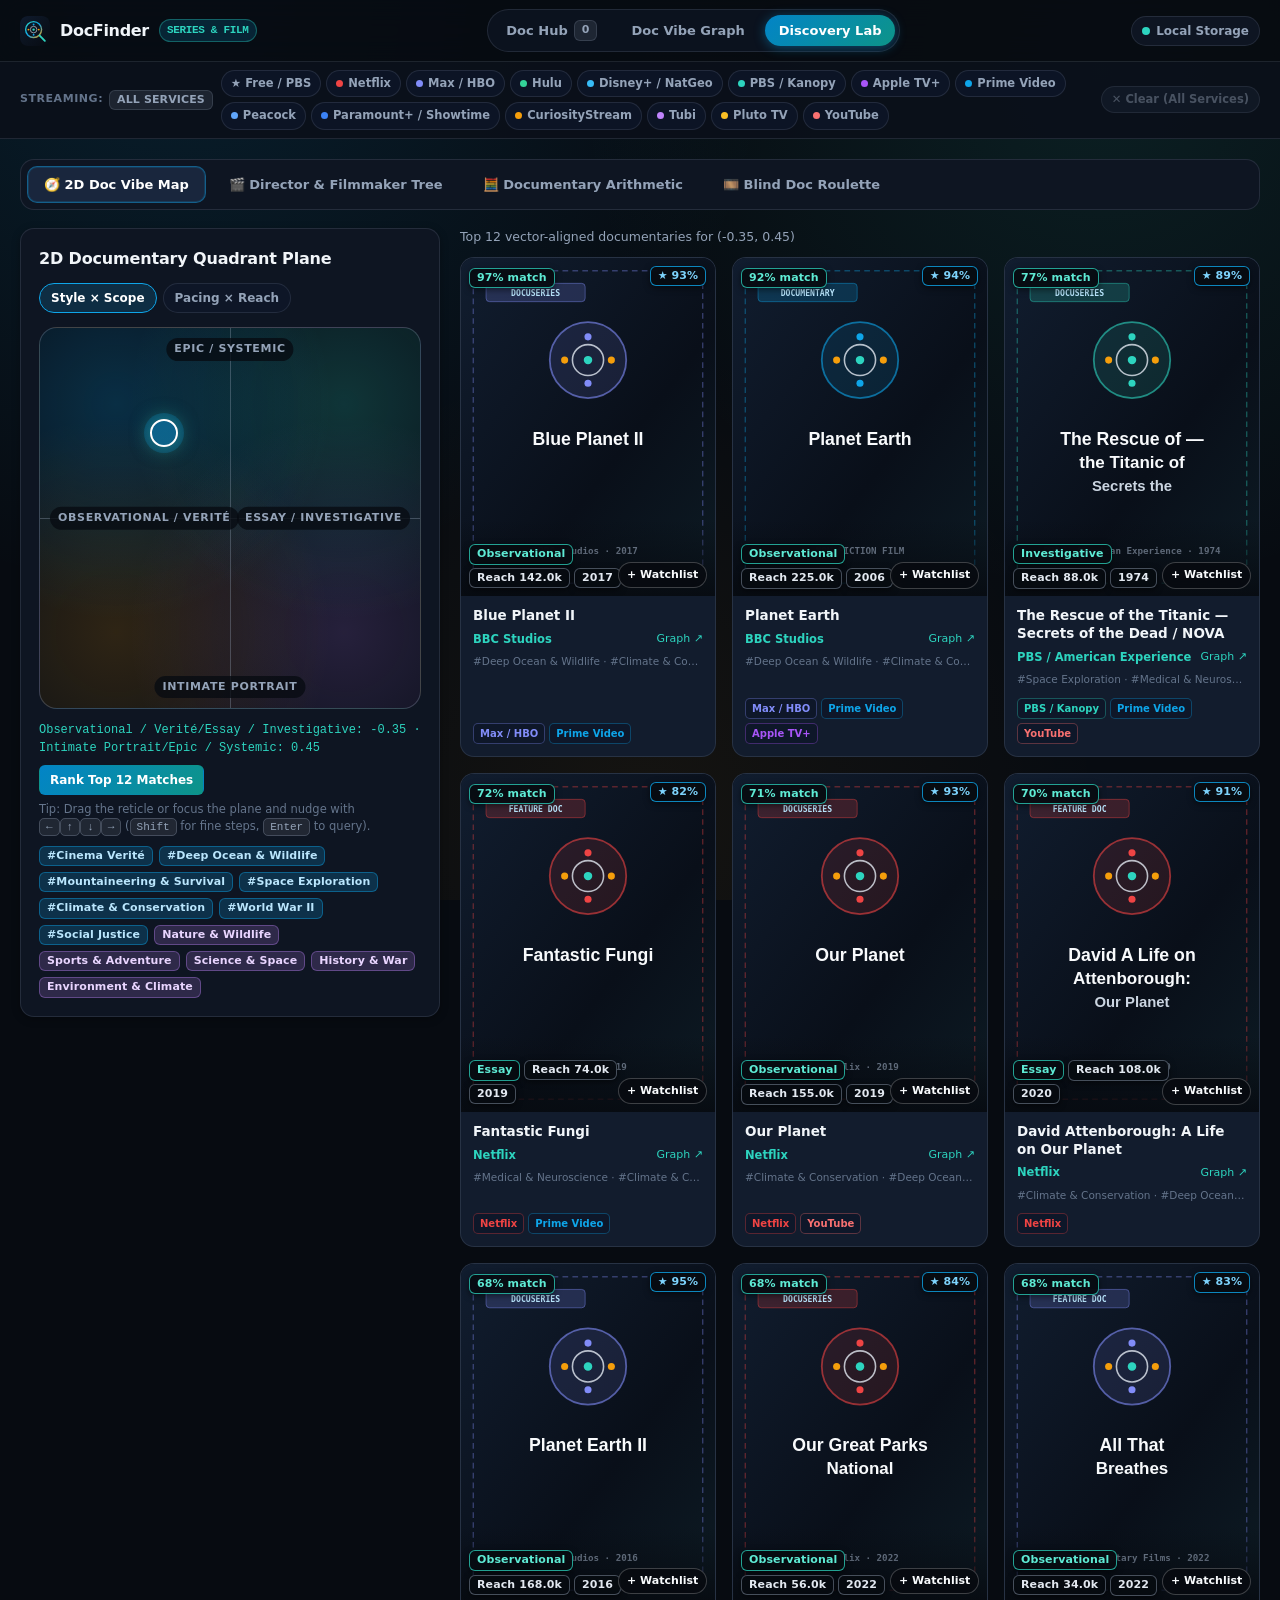
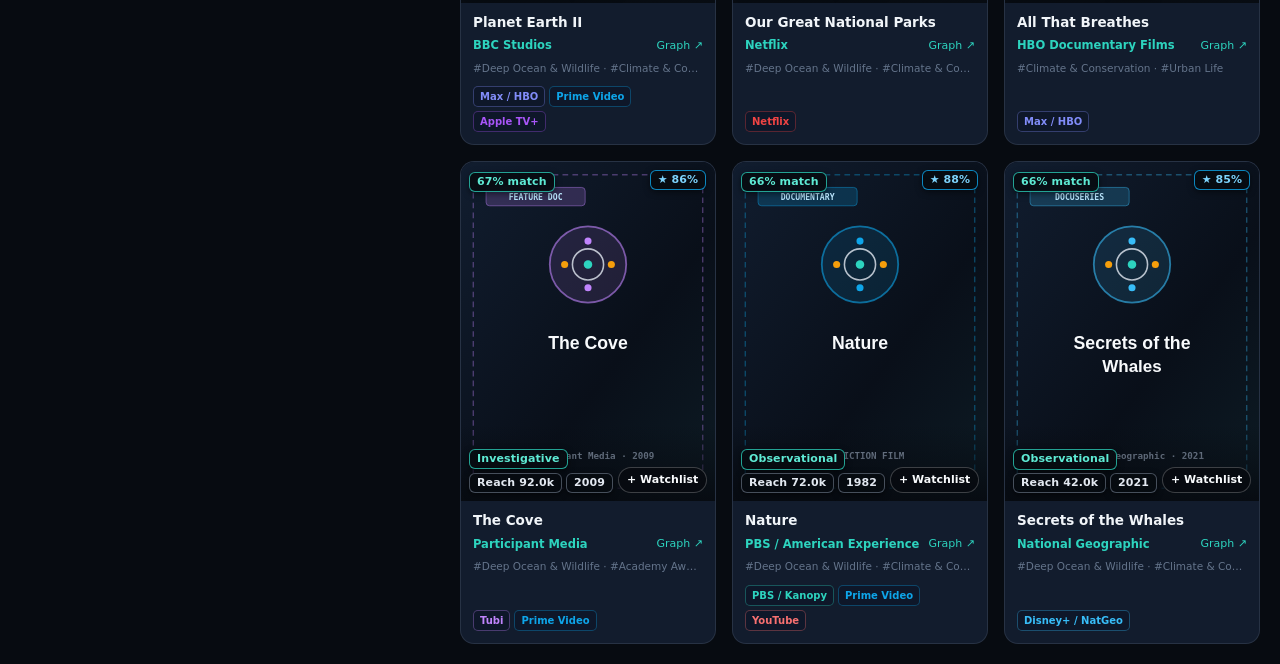
==== commit a75a4a78: "Expand catalog to 3,800+ documentaries (IMDb, TVMaze, and 820 PBS films) with pagination and polite " ====
--- a/eclectic-lab.html
+++ b/eclectic-lab.html
@@ -169,6 +169,7 @@
 
   <script src="./catalog-data.js"></script>
   <script src="./imdb-catalog.js"></script>
+  <script src="./pbs-catalog.js"></script>
   <script src="./streaming-links.js"></script>
   <script src="./shared-core.js"></script>
   <script>
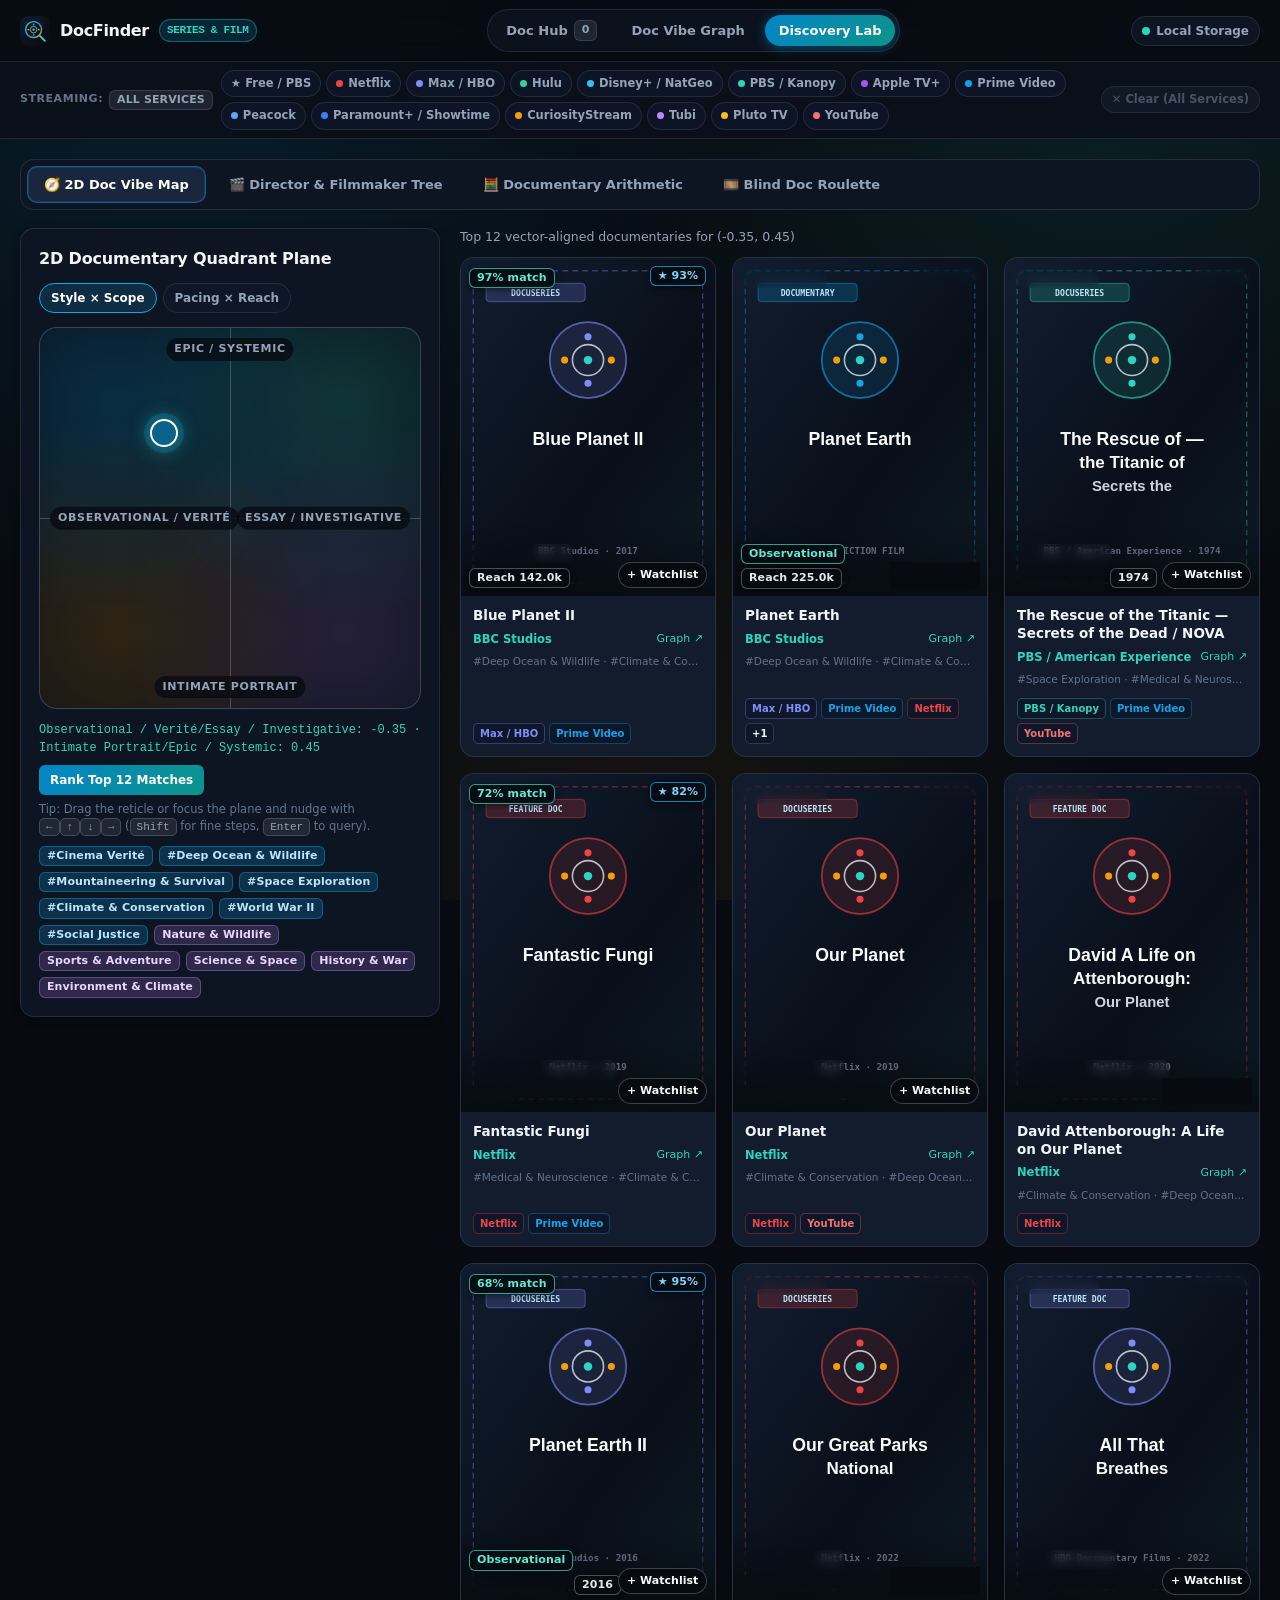
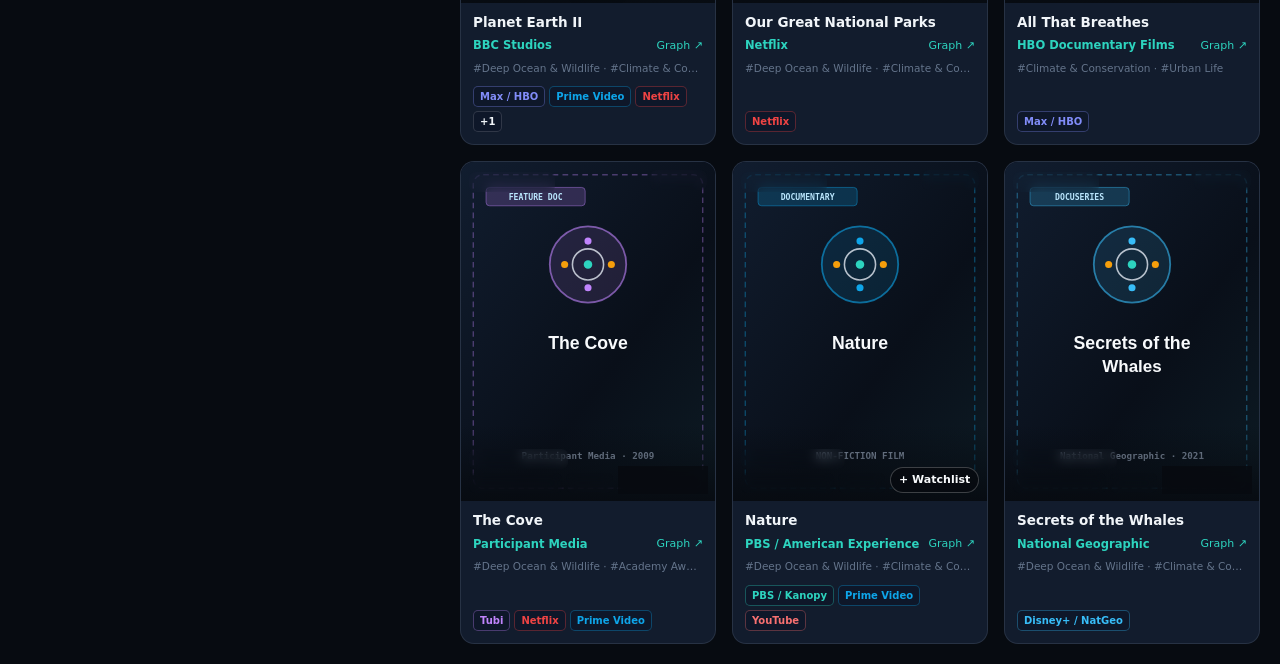
==== commit ba68d544: "Add long-form (>20m) YouTube Documentary Hunter, 8 official free YouTube doc channels (120 films), a" ====
--- a/eclectic-lab.html
+++ b/eclectic-lab.html
@@ -170,6 +170,7 @@
   <script src="./catalog-data.js"></script>
   <script src="./imdb-catalog.js"></script>
   <script src="./pbs-catalog.js"></script>
+  <script src="./youtube-catalog.js"></script>
   <script src="./streaming-links.js"></script>
   <script src="./shared-core.js"></script>
   <script>
